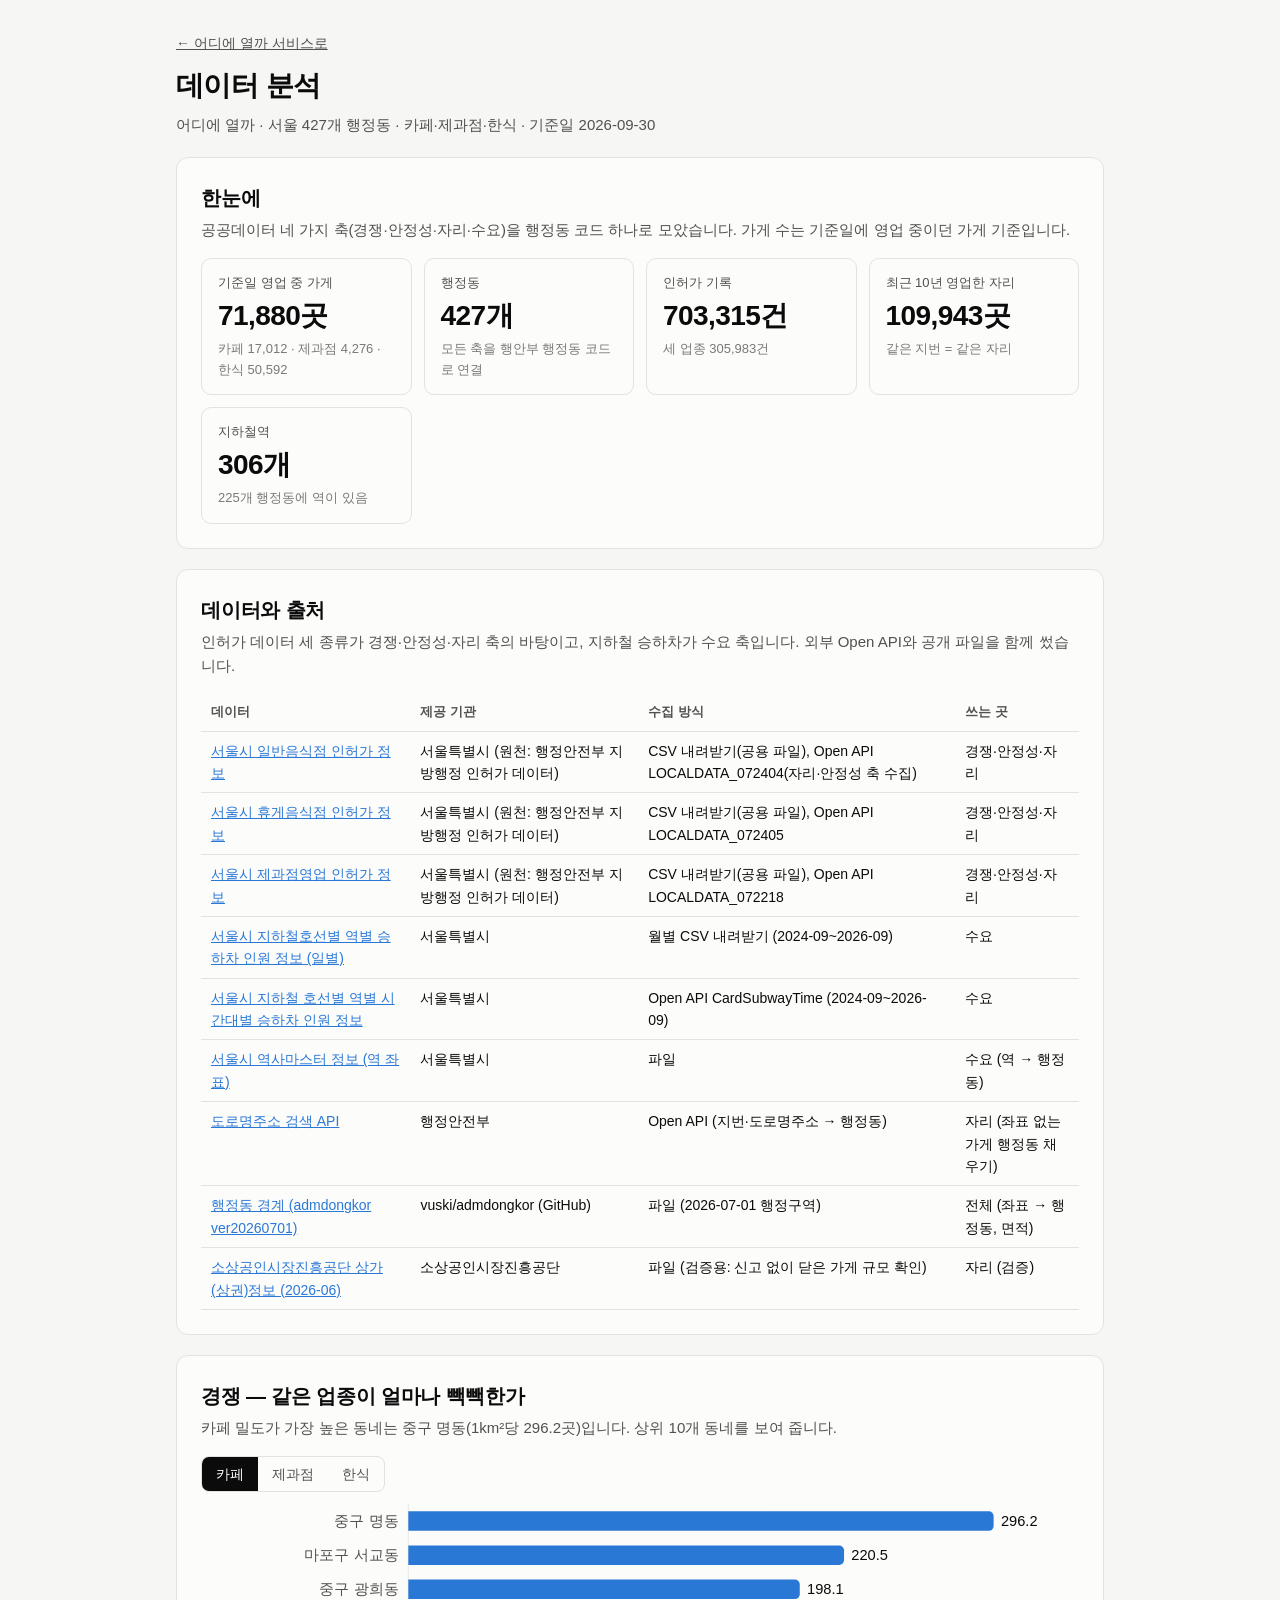
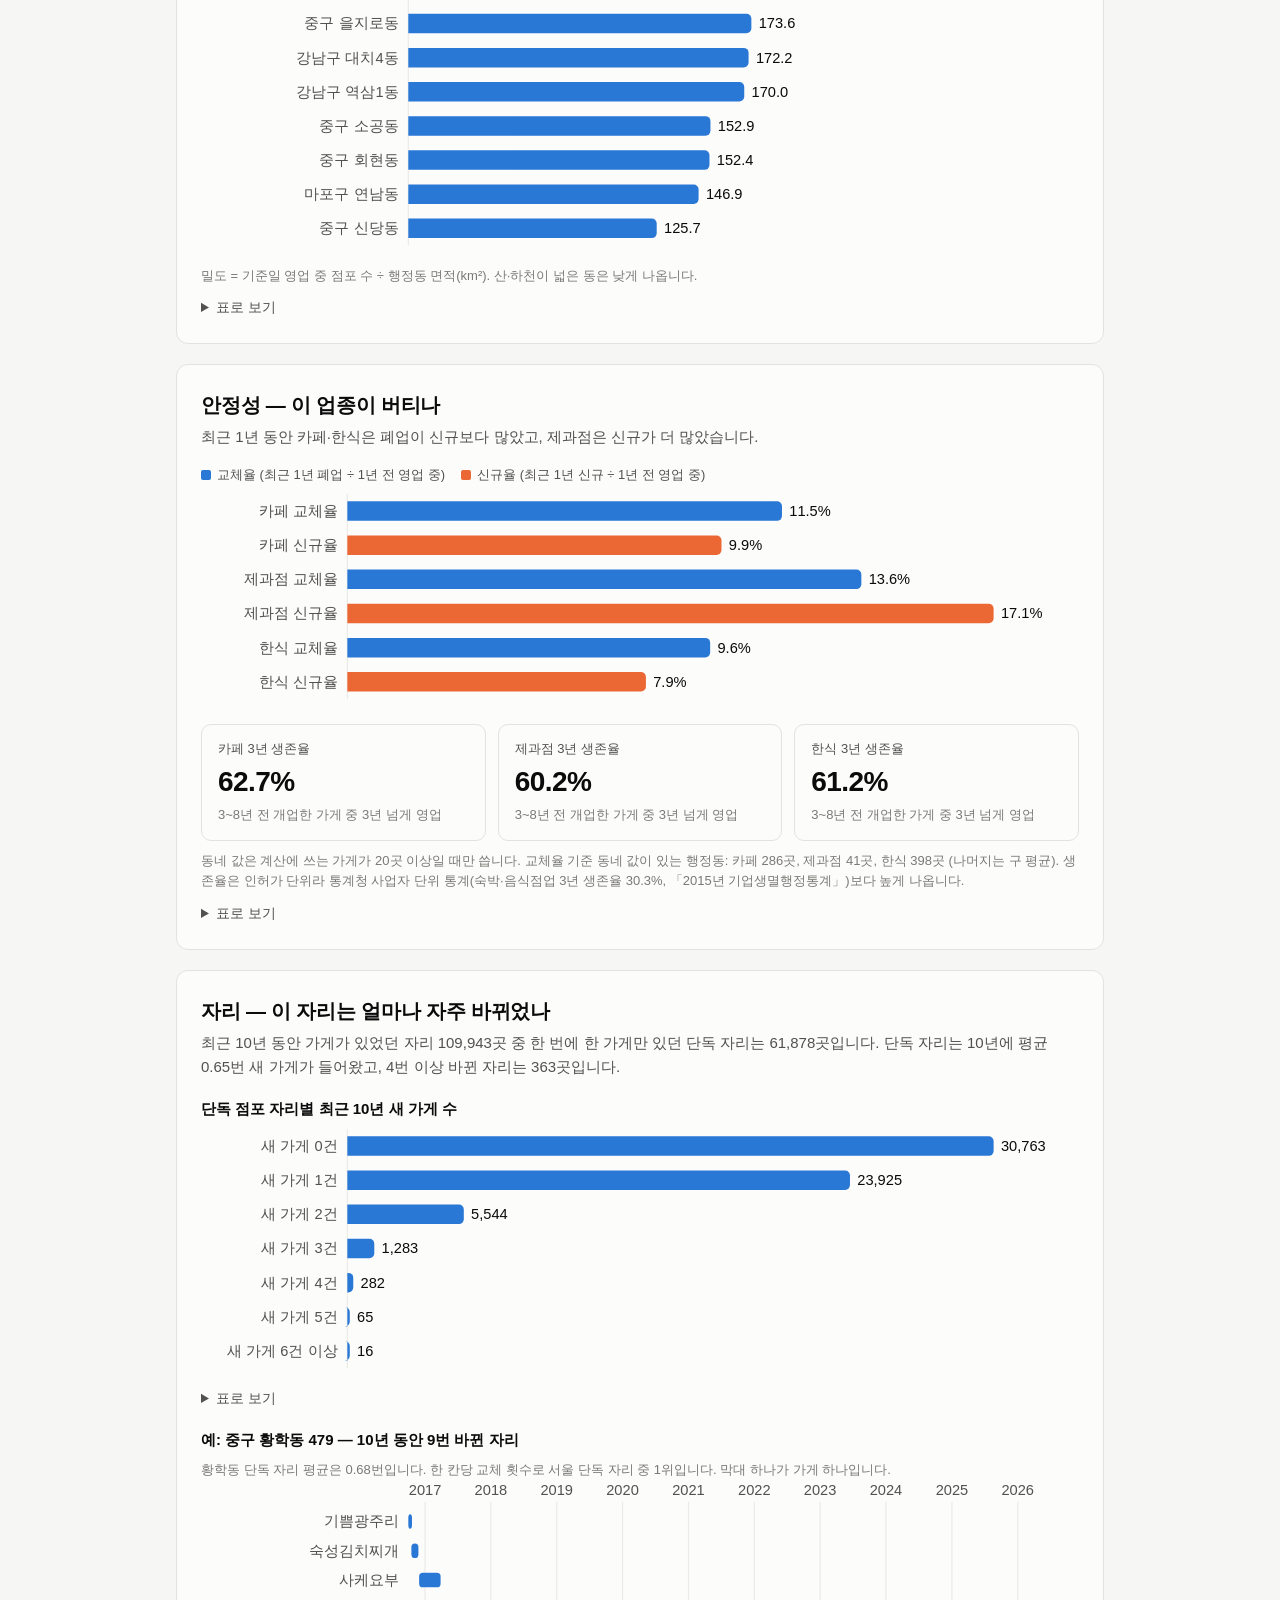
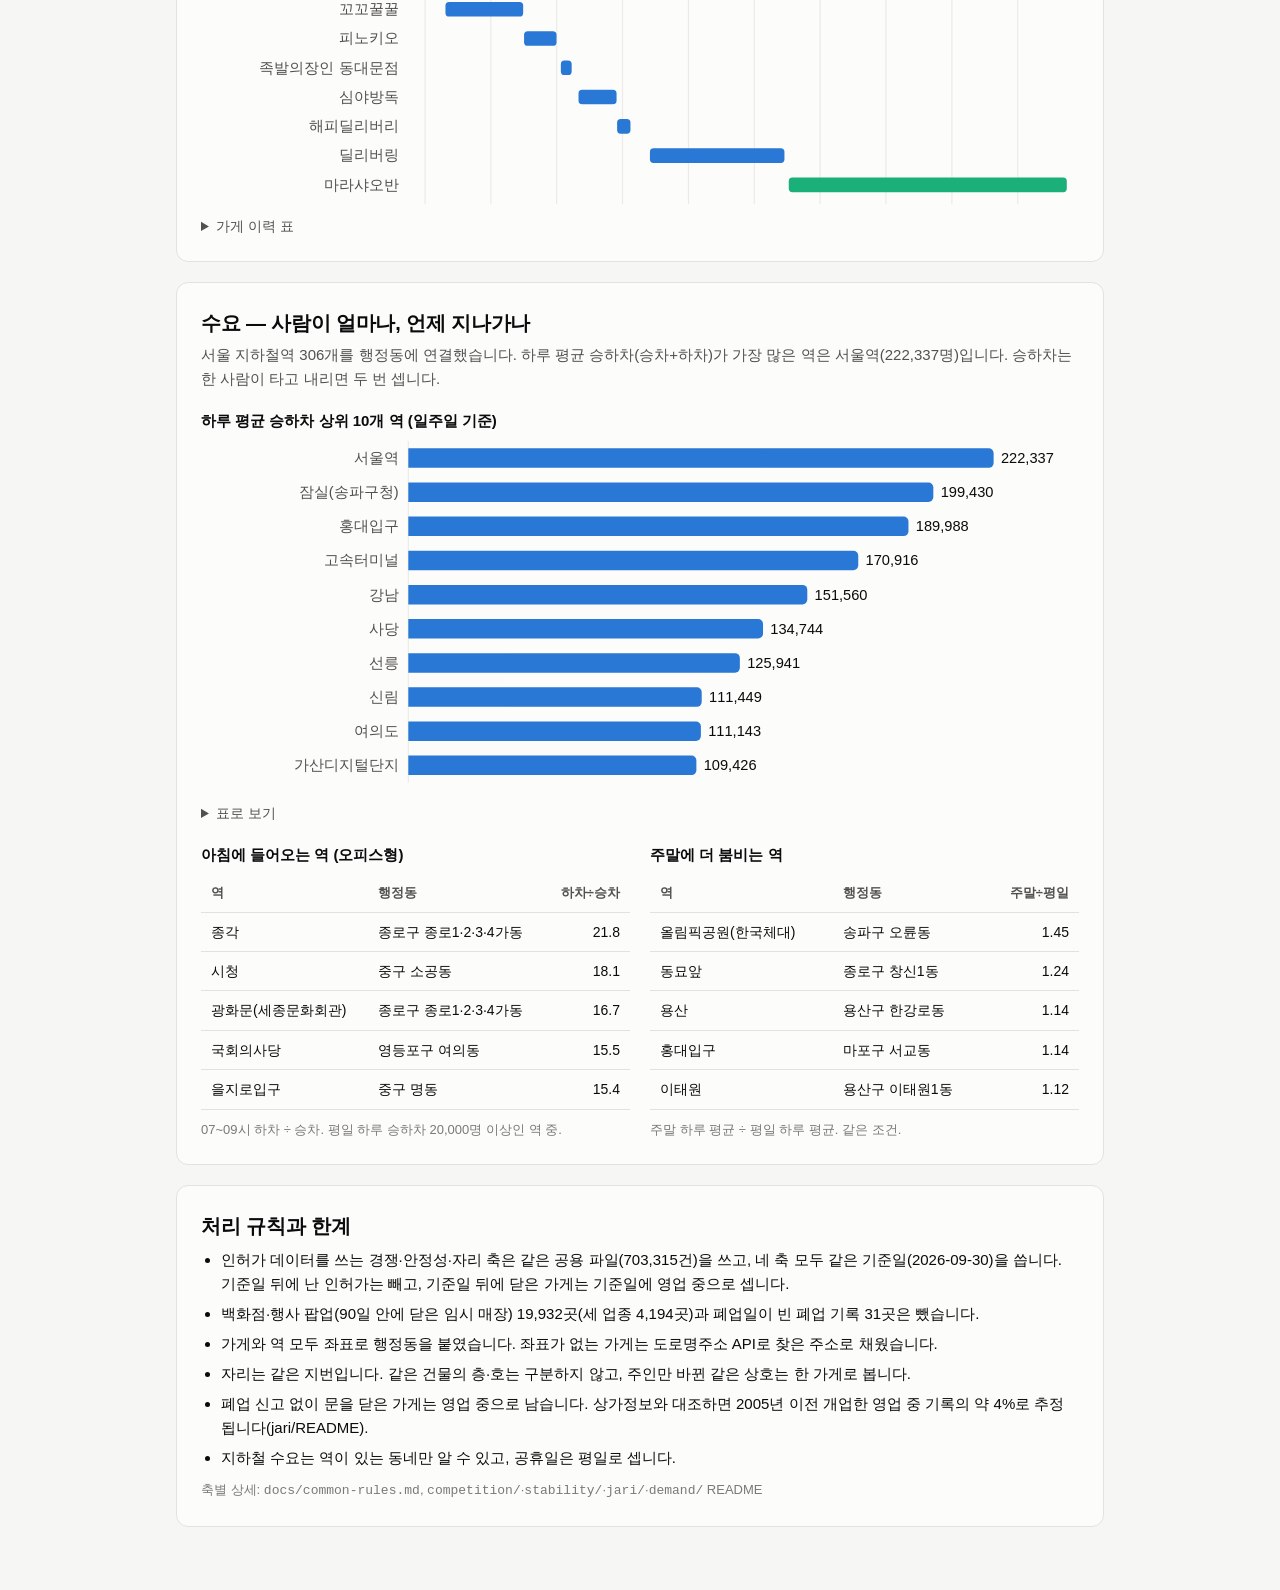
==== frontend-html/analysis/index.html @ dae2f3fe "데이터 분석 페이지를 서비스 화면에 붙임 (frontend-html/analysis) - 과제 필수 페이지: 수집한 데이터 설명과 기초 분석 (경쟁·안정성·자리·수요, 출처, 처리" ====
<!doctype html>
<html lang="ko">
<head>
<meta charset="utf-8">
<meta name="viewport" content="width=device-width, initial-scale=1">
<title>어디에 열까 · 데이터 분석</title>
<style>
:root {
  color-scheme: light;
  --surface-0: #f6f6f4; --surface-1: #fcfcfb; --border: #e3e2de; --grid: #ecebe7;
  --text-primary: #0b0b0b; --text-secondary: #52514e; --text-muted: #7a7974;
  --series-1: #2a78d6; --series-2: #eb6834; --series-3: #1baf7a;
  --accent: #2a78d6;
}
@media (prefers-color-scheme: dark) {
  :root:where(:not([data-theme="light"])) {
    color-scheme: dark;
    --surface-0: #121211; --surface-1: #1a1a19; --border: #33322f; --grid: #2a2a28;
    --text-primary: #f0efec; --text-secondary: #c3c2b7; --text-muted: #8f8e86;
    --series-1: #3987e5; --series-2: #d95926; --series-3: #199e70; --accent: #3987e5;
  }
}
:root[data-theme="dark"] {
  color-scheme: dark;
  --surface-0: #121211; --surface-1: #1a1a19; --border: #33322f; --grid: #2a2a28;
  --text-primary: #f0efec; --text-secondary: #c3c2b7; --text-muted: #8f8e86;
  --series-1: #3987e5; --series-2: #d95926; --series-3: #199e70; --accent: #3987e5;
}
* { box-sizing: border-box; }
body { margin: 0; background: var(--surface-0); color: var(--text-primary);
  font: 15px/1.6 -apple-system, BlinkMacSystemFont, "Apple SD Gothic Neo", "Noto Sans KR", "Malgun Gothic", sans-serif; }
main { max-width: 960px; margin: 0 auto; padding: 32px 16px 64px; }
header h1 { font-size: 28px; margin: 0 0 4px; letter-spacing: -0.02em; }
header p { margin: 0; color: var(--text-secondary); }
header p.back { margin: 0 0 10px; font-size: 14px; }
header p.back a { color: var(--text-secondary); }
section { background: var(--surface-1); border: 1px solid var(--border); border-radius: 12px; padding: 24px; margin-top: 20px; }
section h2 { font-size: 20px; margin: 0 0 4px; letter-spacing: -0.01em; }
.lead { margin: 0 0 16px; color: var(--text-secondary); }
.note { font-size: 13px; color: var(--text-muted); margin: 10px 0 0; }
.tiles { display: grid; grid-template-columns: repeat(auto-fit, minmax(190px, 1fr)); gap: 12px; }
.tile { border: 1px solid var(--border); border-radius: 10px; padding: 14px 16px; }
.tile .k { font-size: 13px; color: var(--text-secondary); }
.tile .v { font-size: 28px; font-weight: 700; letter-spacing: -0.02em; font-variant-numeric: tabular-nums; }
.tile .s { font-size: 13px; color: var(--text-muted); }
table { width: 100%; border-collapse: collapse; font-size: 14px; }
th, td { text-align: left; padding: 8px 10px; border-bottom: 1px solid var(--border); vertical-align: top; }
th { color: var(--text-secondary); font-weight: 600; font-size: 13px; }
td.num, th.num { text-align: right; font-variant-numeric: tabular-nums; }
a { color: var(--accent); }
.scroll { overflow-x: auto; }
.scroll table { min-width: 560px; }
#source-table { min-width: 760px; }
.seg { display: inline-flex; border: 1px solid var(--border); border-radius: 8px; overflow: hidden; margin-bottom: 12px; }
.seg button { font: inherit; font-size: 14px; border: 0; background: transparent; color: var(--text-secondary); padding: 6px 14px; cursor: pointer; }
.seg button[aria-pressed="true"] { background: var(--text-primary); color: var(--surface-1); }
.swatch { display: inline-block; width: 10px; height: 10px; border-radius: 2px; margin-right: 6px; vertical-align: -1px; }
.legend { display: flex; gap: 16px; font-size: 13px; color: var(--text-secondary); margin-bottom: 8px; flex-wrap: wrap; }
svg { display: block; width: 100%; height: auto; overflow: visible; }
svg text { fill: var(--text-secondary); font-size: 12px; }
svg .val { fill: var(--text-primary); font-variant-numeric: tabular-nums; }
svg .axis { stroke: var(--grid); }
.tip { position: fixed; pointer-events: none; background: var(--text-primary); color: var(--surface-1); font-size: 13px;
  padding: 6px 10px; border-radius: 6px; opacity: 0; transition: opacity .1s; z-index: 10; white-space: nowrap; }
details { margin-top: 10px; font-size: 14px; }
summary { cursor: pointer; color: var(--text-secondary); }
.two { display: grid; grid-template-columns: repeat(auto-fit, minmax(280px, 1fr)); gap: 20px; }
h3 { font-size: 15px; margin: 18px 0 8px; }
ul.rules { margin: 0; padding-left: 20px; }
ul.rules li { margin: 6px 0; }
</style>
</head>
<body>
<main>
  <header>
    <p class="back"><a href="../">← 어디에 열까 서비스로</a></p>
    <h1>데이터 분석</h1>
    <p>어디에 열까 · 서울 427개 행정동 · 카페·제과점·한식 · 기준일 <span data-v="base_date"></span></p>
  </header>

  <section id="overview">
    <h2>한눈에</h2>
    <p class="lead">공공데이터 네 가지 축(경쟁·안정성·자리·수요)을 행정동 코드 하나로 모았습니다. 가게 수는 기준일에 영업 중이던 가게 기준입니다.</p>
    <div class="tiles" id="tiles"></div>
  </section>

  <section id="sources">
    <h2>데이터와 출처</h2>
    <p class="lead">인허가 데이터 세 종류가 경쟁·안정성·자리 축의 바탕이고, 지하철 승하차가 수요 축입니다. 외부 Open API와 공개 파일을 함께 썼습니다.</p>
    <div class="scroll"><table id="source-table"></table></div>
  </section>

  <section id="competition">
    <h2>경쟁 — 같은 업종이 얼마나 빽빽한가</h2>
    <p class="lead" id="comp-lead"></p>
    <div class="seg" role="group" aria-label="업종" id="comp-seg"></div>
    <div id="comp-chart"></div>
    <p class="note">밀도 = 기준일 영업 중 점포 수 ÷ 행정동 면적(km²). 산·하천이 넓은 동은 낮게 나옵니다.</p>
    <details><summary>표로 보기</summary><div class="scroll"><table id="comp-table"></table></div></details>
  </section>

  <section id="stability">
    <h2>안정성 — 이 업종이 버티나</h2>
    <p class="lead" id="stab-lead"></p>
    <div class="legend"><span><i class="swatch" style="background:var(--series-1)"></i>교체율 (최근 1년 폐업 ÷ 1년 전 영업 중)</span><span><i class="swatch" style="background:var(--series-2)"></i>신규율 (최근 1년 신규 ÷ 1년 전 영업 중)</span></div>
    <div id="stab-chart"></div>
    <div class="tiles" id="stab-tiles" style="margin-top:16px"></div>
    <p class="note" id="stab-note"></p>
    <details><summary>표로 보기</summary><div class="scroll"><table id="stab-table"></table></div></details>
  </section>

  <section id="jari">
    <h2>자리 — 이 자리는 얼마나 자주 바뀌었나</h2>
    <p class="lead" id="jari-lead"></p>
    <h3>단독 점포 자리별 최근 10년 새 가게 수</h3>
    <div id="jari-chart"></div>
    <details><summary>표로 보기</summary><div class="scroll"><table id="jari-table"></table></div></details>
    <h3 id="demo-title"></h3>
    <p class="note" id="demo-note" style="margin-top:0"></p>
    <div id="demo-chart"></div>
    <details><summary>가게 이력 표</summary><div class="scroll"><table id="demo-table"></table></div></details>
  </section>

  <section id="demand">
    <h2>수요 — 사람이 얼마나, 언제 지나가나</h2>
    <p class="lead" id="dem-lead"></p>
    <h3>하루 평균 승하차 상위 10개 역 (일주일 기준)</h3>
    <div id="dem-chart"></div>
    <details><summary>표로 보기</summary><div class="scroll"><table id="dem-table"></table></div></details>
    <div class="two">
      <div><h3>아침에 들어오는 역 (오피스형)</h3><table id="dem-office"></table><p class="note">07~09시 하차 ÷ 승차. 평일 하루 승하차 <span data-v="min_weekday"></span>명 이상인 역 중.</p></div>
      <div><h3>주말에 더 붐비는 역</h3><table id="dem-weekend"></table><p class="note">주말 하루 평균 ÷ 평일 하루 평균. 같은 조건.</p></div>
    </div>
  </section>

  <section id="rules">
    <h2>처리 규칙과 한계</h2>
    <ul class="rules" id="rules-list"></ul>
    <p class="note">축별 상세: <code>docs/common-rules.md</code>, <code>competition/</code>·<code>stability/</code>·<code>jari/</code>·<code>demand/</code> README</p>
  </section>
</main>
<div class="tip" id="tip"></div>

<script src="data.js"></script>
<script>
const D = window.ANALYSIS;
const CATS = ["카페", "제과점", "한식"];
const fmt = n => n == null ? "–" : Number(n).toLocaleString("ko-KR");
const $ = id => document.getElementById(id);
const esc = s => String(s).replace(/[&<>"]/g, c => ({ "&": "&amp;", "<": "&lt;", ">": "&gt;", '"': "&quot;" }[c]));
const SVGNS = "http://www.w3.org/2000/svg";
const el = (tag, attrs = {}, text) => { const e = document.createElementNS(SVGNS, tag); for (const k in attrs) e.setAttribute(k, attrs[k]); if (text != null) e.textContent = text; return e; };

// 툴팁
const tip = $("tip");
function hover(node, html) {
  node.addEventListener("pointermove", e => { tip.innerHTML = html; tip.style.opacity = 1; tip.style.left = (e.clientX + 12) + "px"; tip.style.top = (e.clientY + 12) + "px"; });
  node.addEventListener("pointerleave", () => { tip.style.opacity = 0; });
}
function table(id, head, rows, numCols = []) {
  $(id).innerHTML = "<thead><tr>" + head.map((h, i) => `<th${numCols.includes(i) ? ' class="num"' : ""}>${h}</th>`).join("") + "</tr></thead><tbody>" +
    rows.map(r => "<tr>" + r.map((c, i) => `<td${numCols.includes(i) ? ' class="num"' : ""}>${c}</td>`).join("") + "</tr>").join("") + "</tbody>";
}

// 가로 막대: rows = [{label, value, color, tip, valueText}]
function hbar(container, rows, { labelW = 170, max = null } = {}) {
  const W = 720, rowH = 28, barH = 16, pad = 8, valW = 70;
  const H = rows.length * rowH + pad;
  const m = max ?? Math.max(...rows.map(r => r.value));
  const plotW = W - labelW - valW;
  const svg = el("svg", { viewBox: `0 0 ${W} ${H}`, role: "img" });
  svg.appendChild(el("line", { x1: labelW, x2: labelW, y1: 0, y2: H - pad, class: "axis" }));
  rows.forEach((r, i) => {
    const y = i * rowH + (rowH - barH) / 2;
    const w = Math.max(2, (r.value / m) * plotW);
    const g = el("g");
    g.appendChild(el("text", { x: labelW - 8, y: y + barH / 2 + 4, "text-anchor": "end" }, r.label));
    g.appendChild(el("path", { d: `M${labelW},${y} h${w - 4} a4,4 0 0 1 4,4 v${barH - 8} a4,4 0 0 1 -4,4 h${-(w - 4)} z`, fill: r.color }));
    g.appendChild(el("text", { x: labelW + w + 6, y: y + barH / 2 + 4, class: "val" }, r.valueText ?? fmt(r.value)));
    const hit = el("rect", { x: 0, y: i * rowH, width: W, height: rowH, fill: "transparent" });
    g.appendChild(hit); hover(hit, r.tip);
    svg.appendChild(g);
  });
  container.innerHTML = ""; container.appendChild(svg);
}

// ---------------------------------------------------------------- 한눈에
const O = D.overview;
document.querySelectorAll('[data-v="base_date"]').forEach(e => e.textContent = O.base_date);
document.querySelectorAll('[data-v="min_weekday"]').forEach(e => e.textContent = fmt(D.demand.min_weekday_for_types));
$("tiles").innerHTML = [
  ["기준일 영업 중 가게", fmt(O.open_total) + "곳", CATS.map(k => `${k} ${fmt(O.open_by_category[k])}`).join(" · ")],
  ["행정동", fmt(O.dongs) + "개", "모든 축을 행안부 행정동 코드로 연결"],
  ["인허가 기록", fmt(O.permits_total) + "건", `세 업종 ${fmt(O.permits_in_categories)}건`],
  ["최근 10년 영업한 자리", fmt(O.sites_10y) + "곳", "같은 지번 = 같은 자리"],
  ["지하철역", fmt(O.stations) + "개", `${fmt(D.demand.dongs_with_station)}개 행정동에 역이 있음`],
].map(([k, v, s]) => `<div class="tile"><div class="k">${k}</div><div class="v">${v}</div><div class="s">${s}</div></div>`).join("");

// ---------------------------------------------------------------- 출처
table("source-table", ["데이터", "제공 기관", "수집 방식", "쓰는 곳"],
  D.sources.map(s => [`<a href="${esc(s.url)}" target="_blank" rel="noopener">${esc(s.name)}</a>`, esc(s.org), esc(s.method), esc(s.axes)]));

// ---------------------------------------------------------------- 경쟁
let compCat = "카페";
function drawComp() {
  const rows = D.competition[compCat];
  $("comp-lead").textContent = `${compCat} 밀도가 가장 높은 동네는 ${rows[0].dong}(1km²당 ${rows[0].density}곳)입니다. 상위 10개 동네를 보여 줍니다.`;
  hbar($("comp-chart"), rows.map(r => ({ label: r.dong, value: r.density, color: "var(--series-1)", valueText: r.density.toFixed(1),
    tip: `${esc(r.dong)}<br>${compCat} ${fmt(r.count)}곳 · 1km²당 ${r.density}곳` })));
  table("comp-table", ["동네", "점포 수", "밀도(개/km²)"], rows.map(r => [esc(r.dong), fmt(r.count), r.density.toFixed(1)]), [1, 2]);
  document.querySelectorAll("#comp-seg button").forEach(b => b.setAttribute("aria-pressed", b.dataset.cat === compCat));
}
$("comp-seg").innerHTML = CATS.map(k => `<button type="button" data-cat="${k}">${k}</button>`).join("");
$("comp-seg").addEventListener("click", e => { if (e.target.dataset.cat) { compCat = e.target.dataset.cat; drawComp(); } });
drawComp();

// ---------------------------------------------------------------- 안정성
const S = D.stability;
const shrinking = S.filter(s => s.closed_1y > s.new_1y).map(s => s.category);
const growing = S.filter(s => s.new_1y > s.closed_1y).map(s => s.category);
$("stab-lead").textContent = `최근 1년 동안 ${shrinking.join("·")}은 폐업이 신규보다 많았고` + (growing.length ? `, ${growing.join("·")}은 신규가 더 많았습니다.` : ".");
(function () {
  const rows = [];
  S.forEach(s => {
    rows.push({ label: `${s.category} 교체율`, value: s.turnover, color: "var(--series-1)", valueText: s.turnover + "%",
      tip: `${s.category} 교체율 ${s.turnover}%<br>최근 1년 폐업 ${fmt(s.closed_1y)}곳` });
    rows.push({ label: `${s.category} 신규율`, value: s.new_rate, color: "var(--series-2)", valueText: s.new_rate + "%",
      tip: `${s.category} 신규율 ${s.new_rate}%<br>최근 1년 신규 ${fmt(s.new_1y)}곳` });
  });
  hbar($("stab-chart"), rows, { labelW: 120 });
})();
$("stab-tiles").innerHTML = S.map(s => `<div class="tile"><div class="k">${s.category} 3년 생존율</div><div class="v">${s.survival_3y}%</div><div class="s">3~8년 전 개업한 가게 중 3년 넘게 영업</div></div>`).join("");
const share = D.stability_dong_share;
$("stab-note").textContent = `동네 값은 계산에 쓰는 가게가 20곳 이상일 때만 씁니다. 교체율 기준 동네 값이 있는 행정동: ` +
  CATS.map(k => `${k} ${share[k].turnover_dong}곳`).join(", ") + ` (나머지는 구 평균). 생존율은 인허가 단위라 통계청 사업자 단위 통계(숙박·음식점업 3년 생존율 30.3%, 「2015년 기업생멸행정통계」)보다 높게 나옵니다.`;
table("stab-table", ["업종", "기준일 영업 중", "최근 1년 폐업", "최근 1년 신규", "교체율", "신규율", "3년 생존율"],
  S.map(s => [s.category, fmt(s.open), fmt(s.closed_1y), fmt(s.new_1y), s.turnover + "%", s.new_rate + "%", s.survival_3y + "%"]), [1, 2, 3, 4, 5, 6]);

// ---------------------------------------------------------------- 자리
const J = D.jari;
$("jari-lead").textContent = `최근 10년 동안 가게가 있었던 자리 ${fmt(J.sites_10y)}곳 중 한 번에 한 가게만 있던 단독 자리는 ${fmt(J.single_sites)}곳입니다. ` +
  `단독 자리는 10년에 평균 ${J.single_avg}번 새 가게가 들어왔고, 4번 이상 바뀐 자리는 ${fmt(J.single_4plus)}곳입니다.`;
hbar($("jari-chart"), J.distribution.map(d => ({ label: `새 가게 ${d.label}`, value: d.sites, color: "var(--series-1)",
  tip: `10년 동안 새 가게 ${d.label}<br>${fmt(d.sites)}곳 (${(d.sites / J.single_sites * 100).toFixed(1)}%)` })), { labelW: 120 });
table("jari-table", ["10년 새 가게 수", "자리 수", "비율"], J.distribution.map(d => [d.label, fmt(d.sites), (d.sites / J.single_sites * 100).toFixed(1) + "%"]), [1, 2]);

const demo = J.demo;
$("demo-title").textContent = `예: ${demo.site} — 10년 동안 ${demo.permits_10y}번 바뀐 자리`;
const demoRank = J.top_per_slot.findIndex(t => t.site === demo.site) + 1;
$("demo-note").textContent = `${demo.dong} 단독 자리 평균은 ${demo.dong_avg_single}번입니다.` + (demoRank ? ` 한 칸당 교체 횟수로 서울 단독 자리 중 ${demoRank}위입니다.` : "") + " 막대 하나가 가게 하나입니다.";
(function () {
  const start = new Date("2016-09-30"), end = new Date(O.base_date);
  const W = 720, labelW = 170, rowH = 24, barH = 12, top = 22;
  const H = top + demo.history.length * rowH + 4;
  const x = d => labelW + (Math.max(start, Math.min(end, d)) - start) / (end - start) * (W - labelW - 10);
  const svg = el("svg", { viewBox: `0 0 ${W} ${H}`, role: "img" });
  for (let y = 2017; y <= 2026; y++) {
    const xx = x(new Date(`${y}-01-01`));
    svg.appendChild(el("line", { x1: xx, x2: xx, y1: top - 4, y2: H, class: "axis" }));
    svg.appendChild(el("text", { x: xx, y: 12, "text-anchor": "middle" }, String(y)));
  }
  demo.history.forEach((h, i) => {
    const y = top + i * rowH + (rowH - barH) / 2;
    const a = x(new Date(h.opened)), b = x(h.closed ? new Date(h.closed) : end);
    const g = el("g");
    g.appendChild(el("text", { x: labelW - 8, y: y + barH / 2 + 4, "text-anchor": "end" }, h.name));
    g.appendChild(el("rect", { x: a, y, width: Math.max(3, b - a), height: barH, rx: 3, fill: h.closed ? "var(--series-1)" : "var(--series-3)" }));
    const hit = el("rect", { x: 0, y: top + i * rowH, width: W, height: rowH, fill: "transparent" });
    g.appendChild(hit);
    hover(hit, `${esc(h.name)} (${esc(h.uptae)})<br>${h.opened} ~ ${h.closed || "영업 중"} · ${h.months}개월`);
    svg.appendChild(g);
  });
  $("demo-chart").innerHTML = ""; $("demo-chart").appendChild(svg);
})();
table("demo-table", ["가게", "업태", "개업", "폐업", "영업 개월"],
  demo.history.map(h => [esc(h.name), esc(h.uptae), h.opened, h.closed || "영업 중", fmt(h.months)]), [4]);

// ---------------------------------------------------------------- 수요
const M = D.demand;
$("dem-lead").textContent = `서울 지하철역 ${fmt(M.stations)}개를 행정동에 연결했습니다. 하루 평균 승하차(승차+하차)가 가장 많은 역은 ${M.top[0].station}(${fmt(M.top[0].weekly)}명)입니다. 승하차는 한 사람이 타고 내리면 두 번 셉니다.`;
hbar($("dem-chart"), M.top.map(t => ({ label: t.station, value: t.weekly, color: "var(--series-1)",
  tip: `${esc(t.station)} (${esc(t.where)})<br>평일 ${fmt(t.weekday)} · 주말 ${fmt(t.weekend)}` })));
table("dem-table", ["역", "행정동", "일주일 기준", "평일", "주말"], M.top.map(t => [esc(t.station), esc(t.where), fmt(t.weekly), fmt(t.weekday), fmt(t.weekend)]), [2, 3, 4]);
table("dem-office", ["역", "행정동", "하차÷승차"], M.office.map(t => [esc(t.station), esc(t.where), t.ratio]), [2]);
table("dem-weekend", ["역", "행정동", "주말÷평일"], M.weekend.map(t => [esc(t.station), esc(t.where), t.ratio]), [2]);

// ---------------------------------------------------------------- 규칙과 한계
$("rules-list").innerHTML = [
  `인허가 데이터를 쓰는 경쟁·안정성·자리 축은 같은 공용 파일(${fmt(O.permits_total)}건)을 쓰고, 네 축 모두 같은 기준일(${O.base_date})을 씁니다. 기준일 뒤에 난 인허가는 빼고, 기준일 뒤에 닫은 가게는 기준일에 영업 중으로 셉니다.`,
  `백화점·행사 팝업(90일 안에 닫은 임시 매장) ${fmt(O.popups_removed)}곳(세 업종 ${fmt(O.popups_removed_in_categories)}곳)과 폐업일이 빈 폐업 기록 ${fmt(O.close_date_missing)}곳은 뺐습니다.`,
  "가게와 역 모두 좌표로 행정동을 붙였습니다. 좌표가 없는 가게는 도로명주소 API로 찾은 주소로 채웠습니다.",
  "자리는 같은 지번입니다. 같은 건물의 층·호는 구분하지 않고, 주인만 바뀐 같은 상호는 한 가게로 봅니다.",
  "폐업 신고 없이 문을 닫은 가게는 영업 중으로 남습니다. 상가정보와 대조하면 2005년 이전 개업한 영업 중 기록의 약 4%로 추정됩니다(jari/README).",
  "지하철 수요는 역이 있는 동네만 알 수 있고, 공휴일은 평일로 셉니다.",
].map(t => `<li>${esc(t)}</li>`).join("");
</script>
</body>
</html>
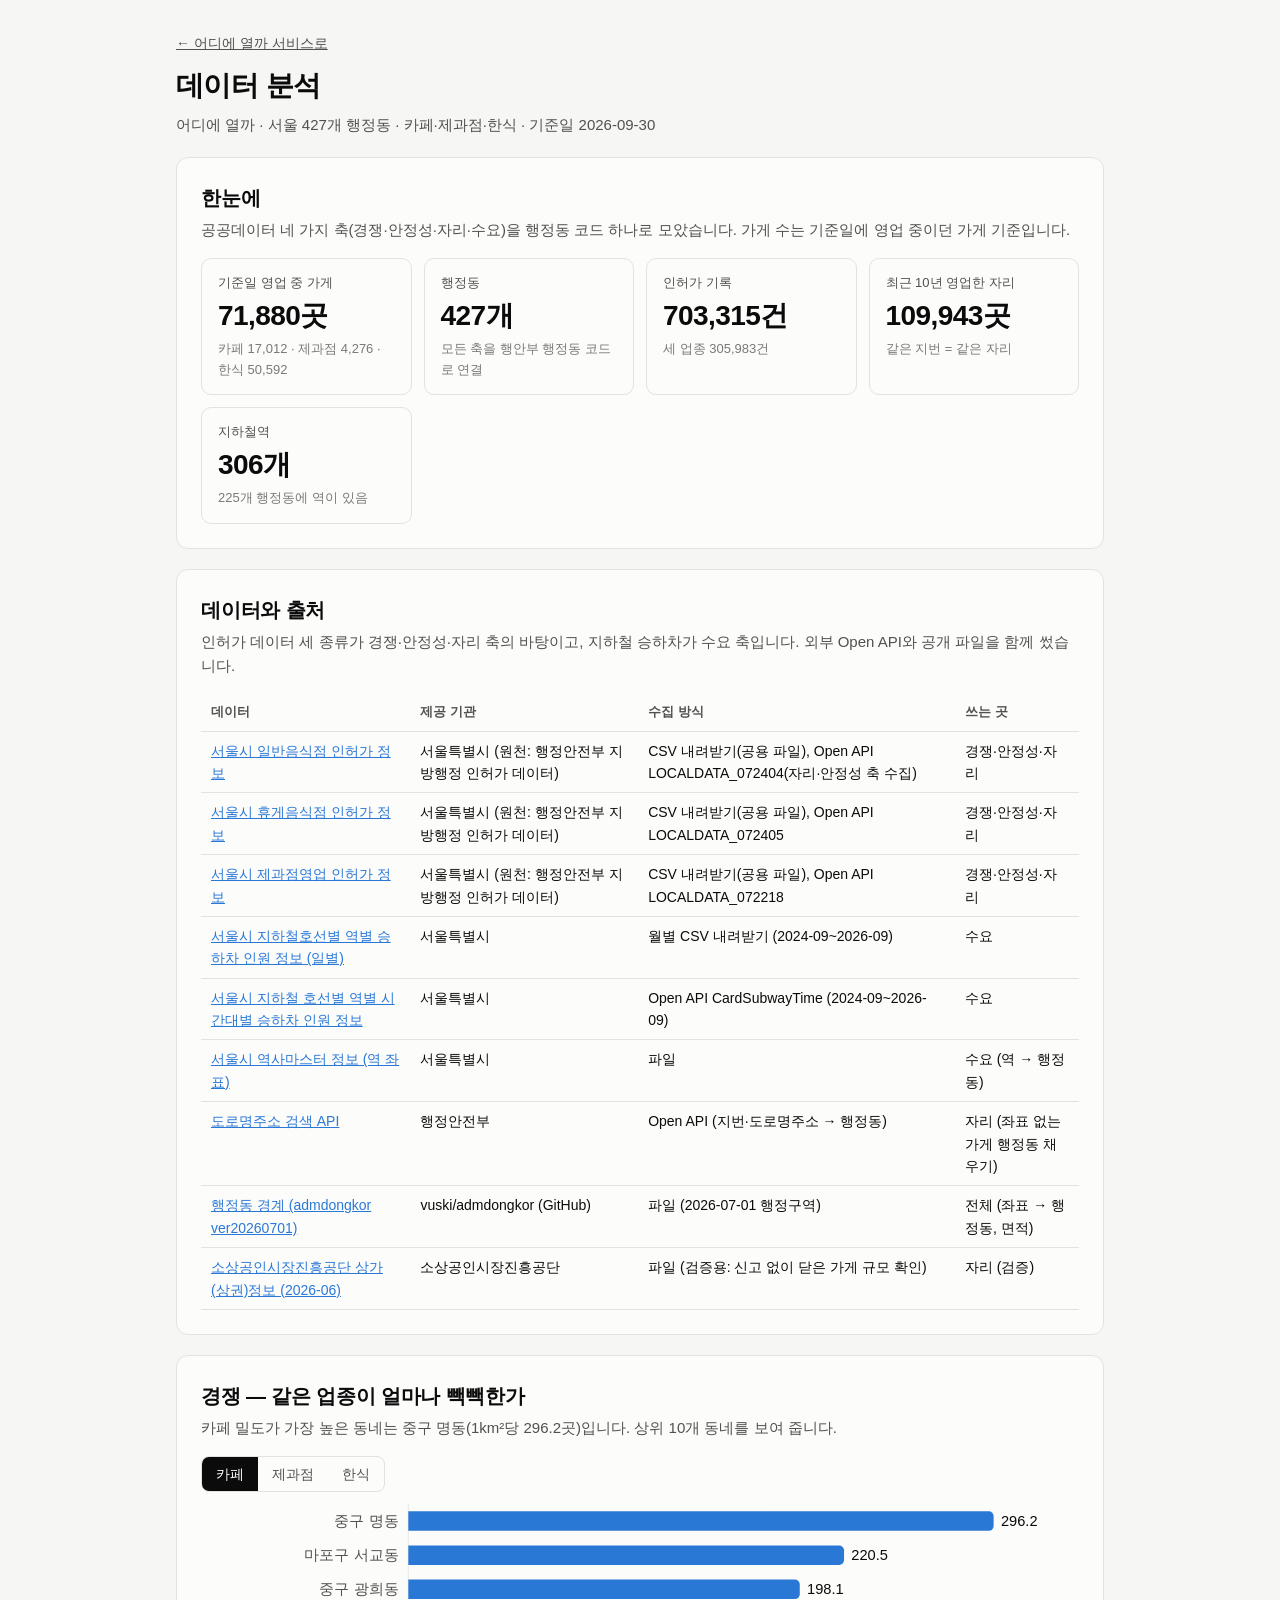
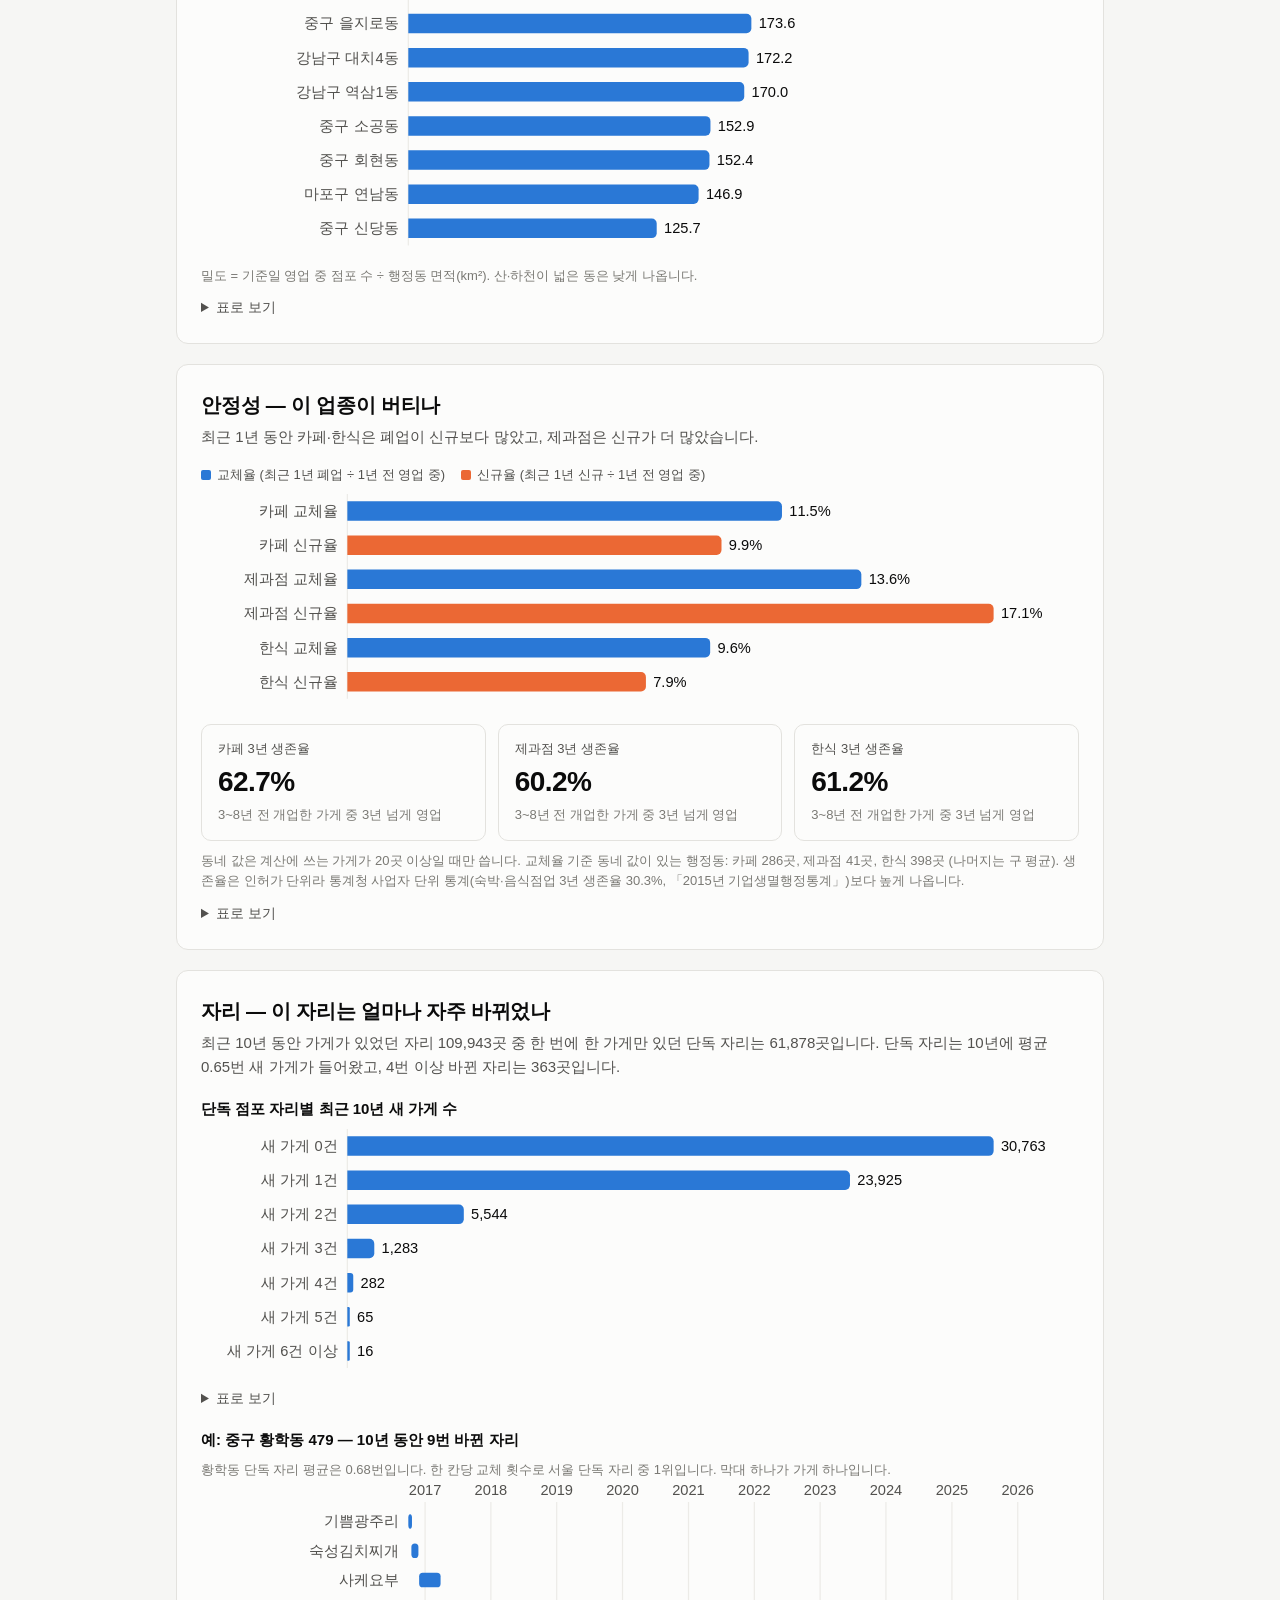
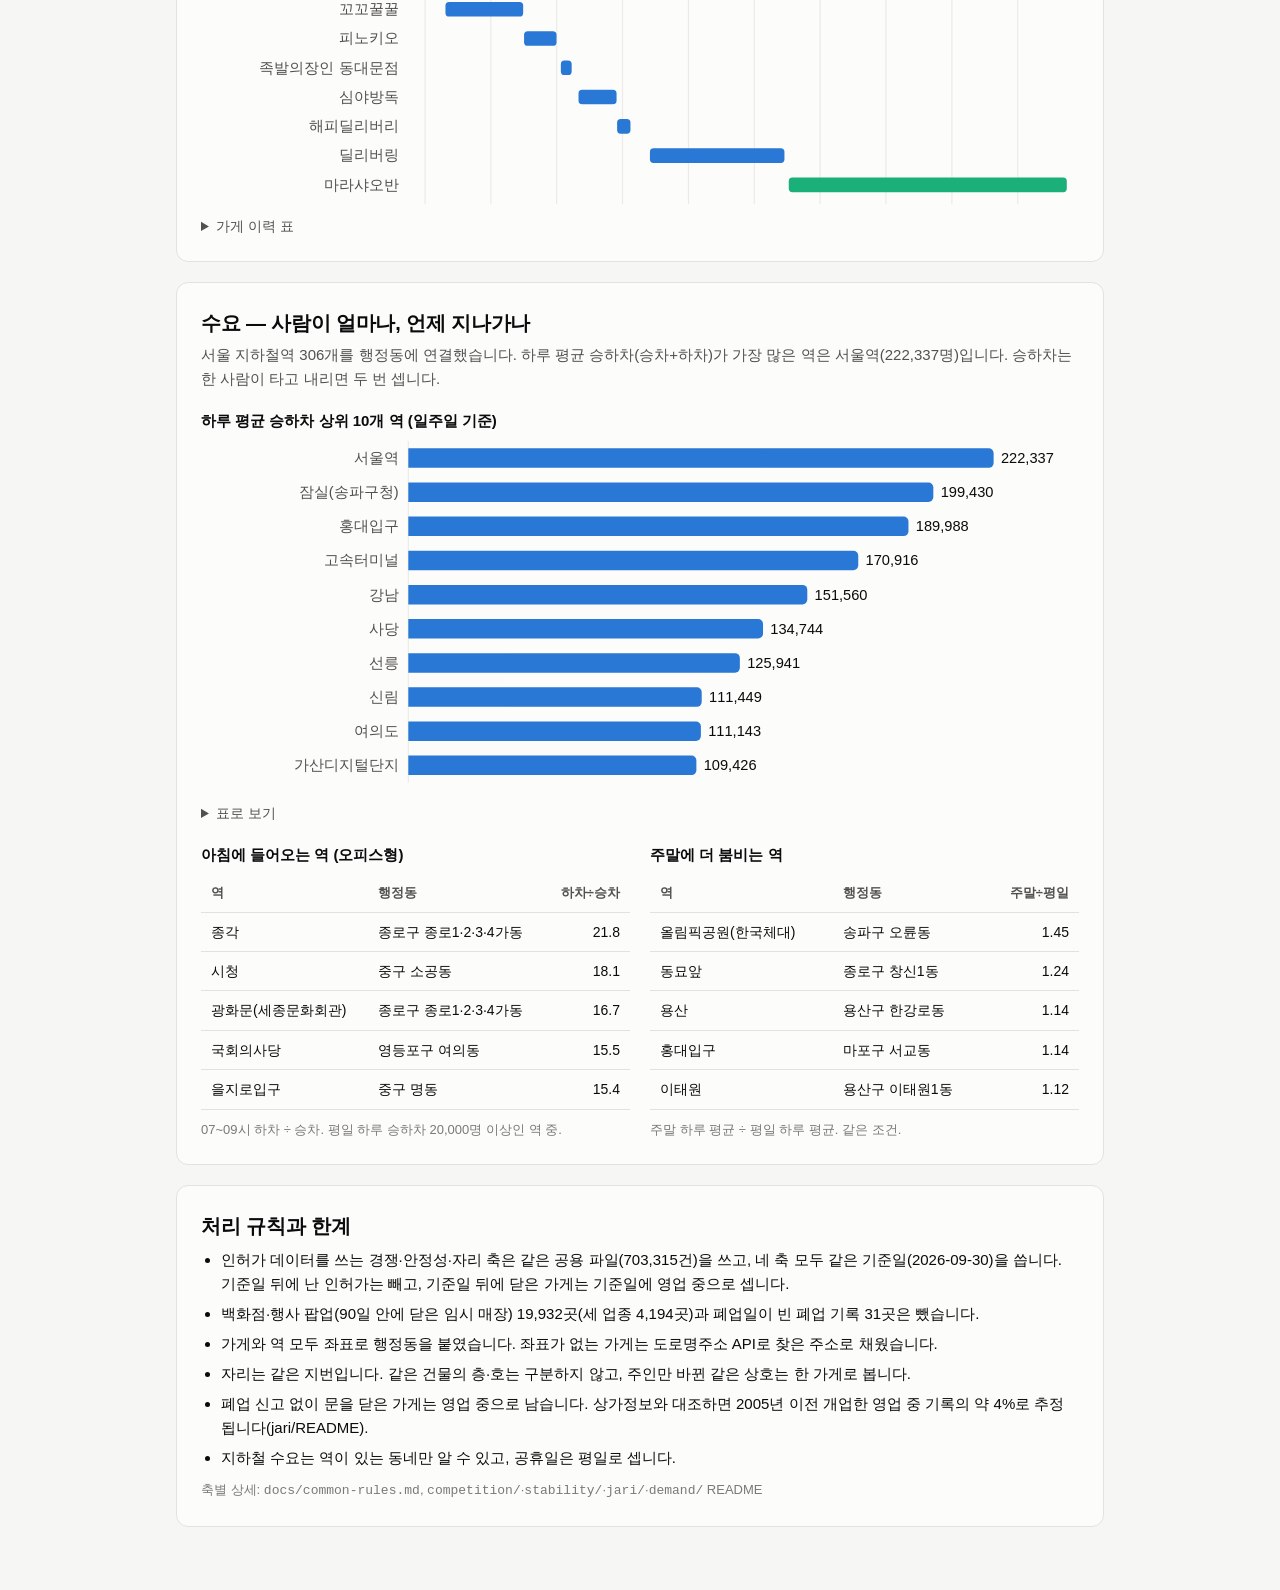
==== commit 0fb2811b: "분석 페이지 리뷰 반영: 짧은 막대 모양, 링크, 문장 조사, 하드코딩 숫자 - 아주 짧은 막대(자리 분포 5건·6건 이상)가 뒤집혀 그려지던 것 수정, 값이 없으면 '자료 없음'" ====
--- a/frontend-html/analysis/index.html
+++ b/frontend-html/analysis/index.html
@@ -73,9 +73,9 @@
 <body>
 <main>
   <header>
-    <p class="back"><a href="../">← 어디에 열까 서비스로</a></p>
+    <p class="back"><a href="../index.html">← 어디에 열까 서비스로</a></p>
     <h1>데이터 분석</h1>
-    <p>어디에 열까 · 서울 427개 행정동 · 카페·제과점·한식 · 기준일 <span data-v="base_date"></span></p>
+    <p>어디에 열까 · 서울 <span data-v="dongs"></span>개 행정동 · 카페·제과점·한식 · 기준일 <span data-v="base_date"></span></p>
   </header>
 
   <section id="overview">
@@ -172,11 +172,13 @@
   svg.appendChild(el("line", { x1: labelW, x2: labelW, y1: 0, y2: H - pad, class: "axis" }));
   rows.forEach((r, i) => {
     const y = i * rowH + (rowH - barH) / 2;
-    const w = Math.max(2, (r.value / m) * plotW);
+    const has = r.value != null && !Number.isNaN(r.value);
+    const w = has ? Math.max(2, (r.value / m) * plotW) : 0;
+    const rad = Math.min(4, w / 2);
     const g = el("g");
     g.appendChild(el("text", { x: labelW - 8, y: y + barH / 2 + 4, "text-anchor": "end" }, r.label));
-    g.appendChild(el("path", { d: `M${labelW},${y} h${w - 4} a4,4 0 0 1 4,4 v${barH - 8} a4,4 0 0 1 -4,4 h${-(w - 4)} z`, fill: r.color }));
-    g.appendChild(el("text", { x: labelW + w + 6, y: y + barH / 2 + 4, class: "val" }, r.valueText ?? fmt(r.value)));
+    if (has) g.appendChild(el("path", { d: `M${labelW},${y} h${w - rad} a${rad},${rad} 0 0 1 ${rad},${rad} v${barH - 2 * rad} a${rad},${rad} 0 0 1 ${-rad},${rad} h${-(w - rad)} z`, fill: r.color }));
+    g.appendChild(el("text", { x: labelW + w + 6, y: y + barH / 2 + 4, class: "val" }, has ? (r.valueText ?? fmt(r.value)) : "자료 없음"));
     const hit = el("rect", { x: 0, y: i * rowH, width: W, height: rowH, fill: "transparent" });
     g.appendChild(hit); hover(hit, r.tip);
     svg.appendChild(g);
@@ -187,6 +189,7 @@
 // ---------------------------------------------------------------- 한눈에
 const O = D.overview;
 document.querySelectorAll('[data-v="base_date"]').forEach(e => e.textContent = O.base_date);
+document.querySelectorAll('[data-v="dongs"]').forEach(e => e.textContent = fmt(O.dongs));
 document.querySelectorAll('[data-v="min_weekday"]').forEach(e => e.textContent = fmt(D.demand.min_weekday_for_types));
 $("tiles").innerHTML = [
   ["기준일 영업 중 가게", fmt(O.open_total) + "곳", CATS.map(k => `${k} ${fmt(O.open_by_category[k])}`).join(" · ")],
@@ -218,7 +221,12 @@
 const S = D.stability;
 const shrinking = S.filter(s => s.closed_1y > s.new_1y).map(s => s.category);
 const growing = S.filter(s => s.new_1y > s.closed_1y).map(s => s.category);
-$("stab-lead").textContent = `최근 1년 동안 ${shrinking.join("·")}은 폐업이 신규보다 많았고` + (growing.length ? `, ${growing.join("·")}은 신규가 더 많았습니다.` : ".");
+const eun = w => ((w.charCodeAt(w.length - 1) - 0xac00) % 28 ? "은" : "는");
+const topic = list => list.join("·") + eun(list[list.length - 1]);
+$("stab-lead").textContent = "최근 1년 동안 " + [
+  shrinking.length ? `${topic(shrinking)} 폐업이 신규보다 많았고` : "",
+  growing.length ? `${topic(growing)} 신규가 더 많았습니다` : "",
+].filter(Boolean).join(", ") + ".";
 (function () {
   const rows = [];
   S.forEach(s => {
@@ -249,12 +257,12 @@
 const demoRank = J.top_per_slot.findIndex(t => t.site === demo.site) + 1;
 $("demo-note").textContent = `${demo.dong} 단독 자리 평균은 ${demo.dong_avg_single}번입니다.` + (demoRank ? ` 한 칸당 교체 횟수로 서울 단독 자리 중 ${demoRank}위입니다.` : "") + " 막대 하나가 가게 하나입니다.";
 (function () {
-  const start = new Date("2016-09-30"), end = new Date(O.base_date);
+  const end = new Date(O.base_date), start = new Date(end); start.setFullYear(end.getFullYear() - 10);
   const W = 720, labelW = 170, rowH = 24, barH = 12, top = 22;
   const H = top + demo.history.length * rowH + 4;
   const x = d => labelW + (Math.max(start, Math.min(end, d)) - start) / (end - start) * (W - labelW - 10);
   const svg = el("svg", { viewBox: `0 0 ${W} ${H}`, role: "img" });
-  for (let y = 2017; y <= 2026; y++) {
+  for (let y = start.getFullYear() + 1; y <= end.getFullYear(); y++) {
     const xx = x(new Date(`${y}-01-01`));
     svg.appendChild(el("line", { x1: xx, x2: xx, y1: top - 4, y2: H, class: "axis" }));
     svg.appendChild(el("text", { x: xx, y: 12, "text-anchor": "middle" }, String(y)));
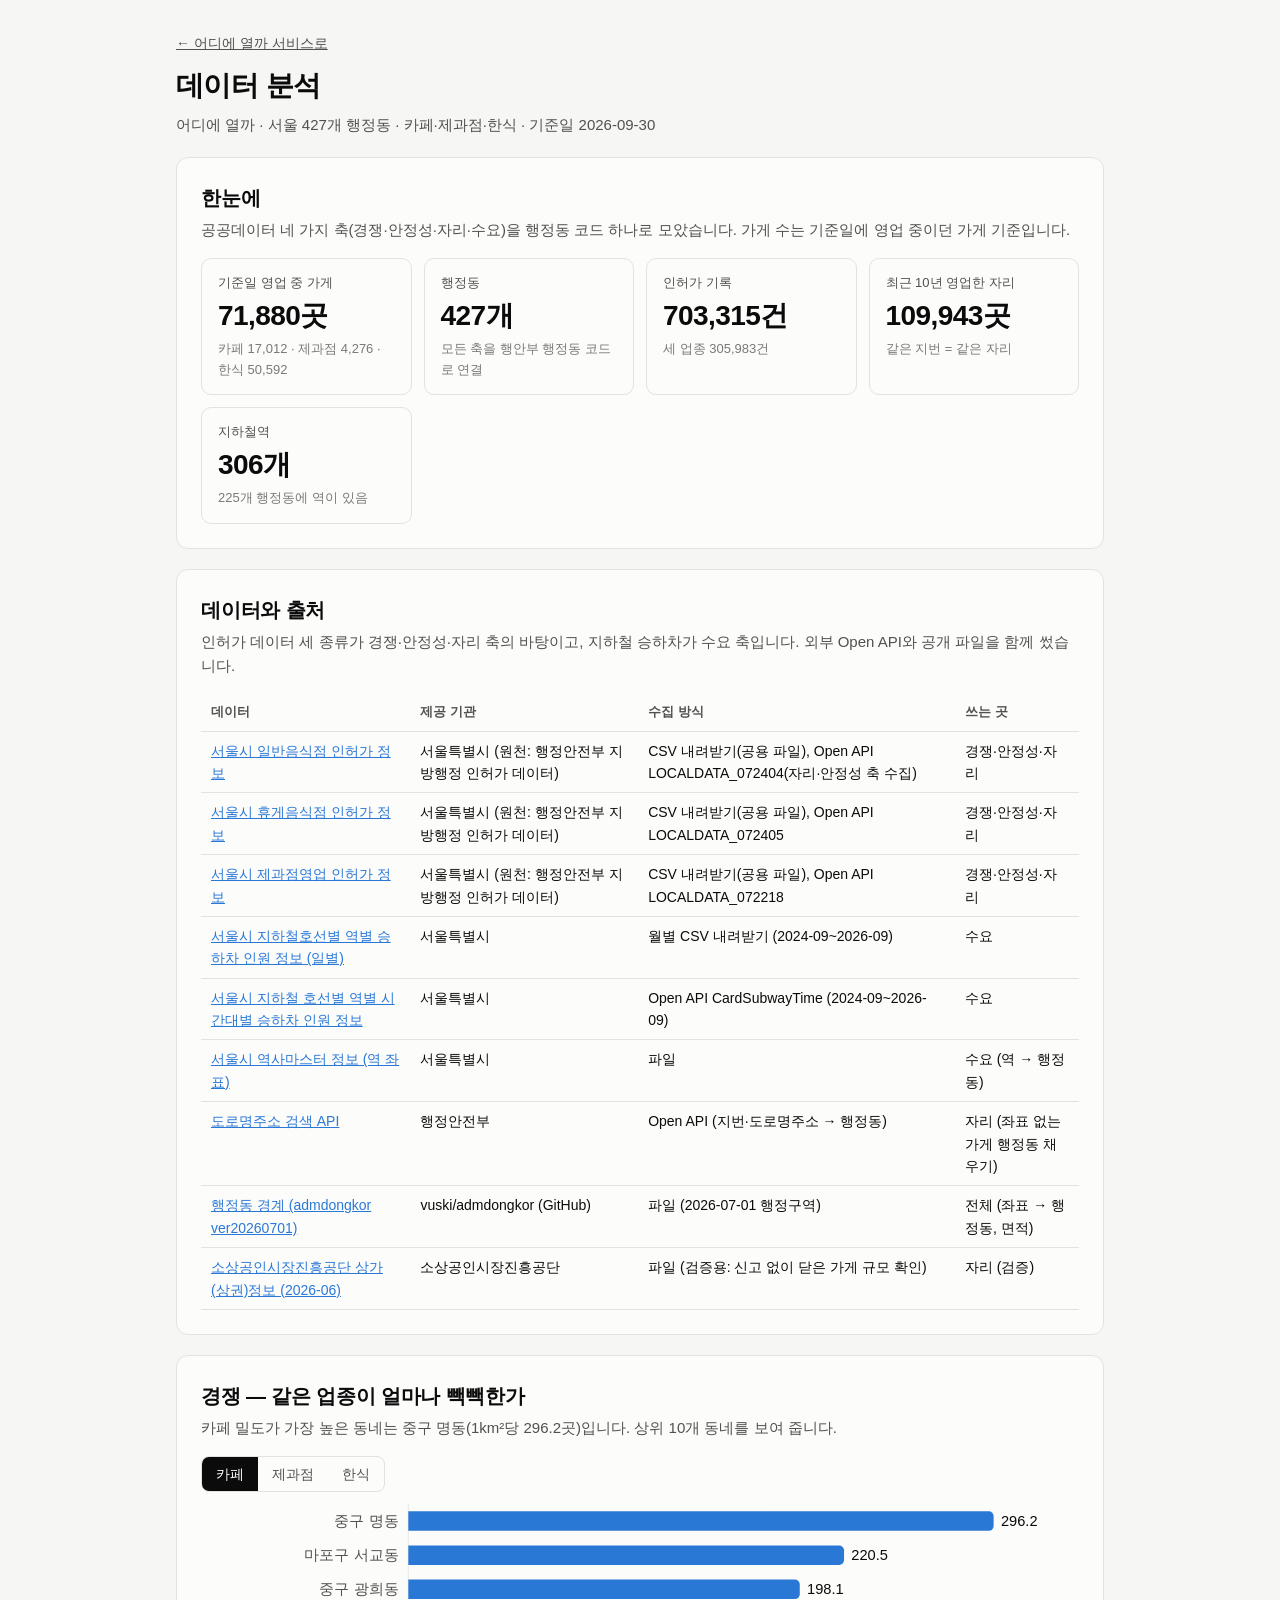
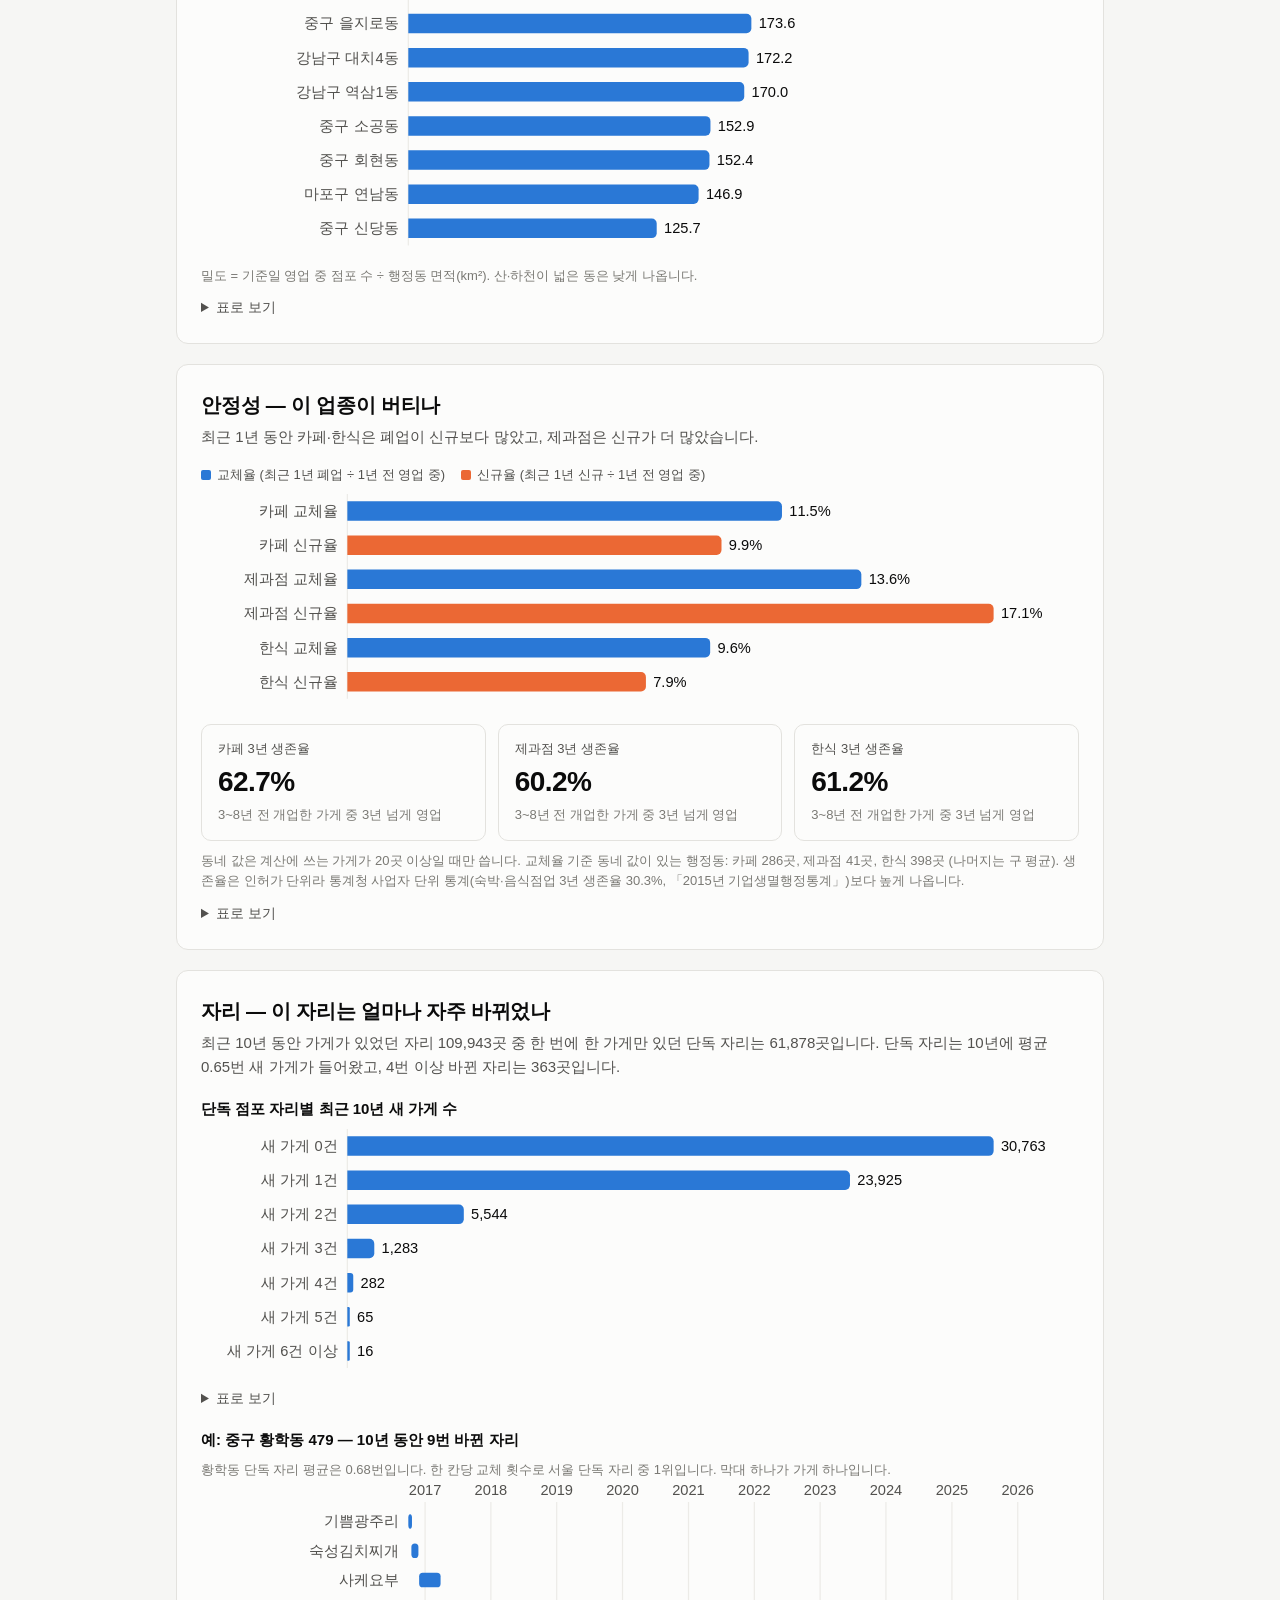
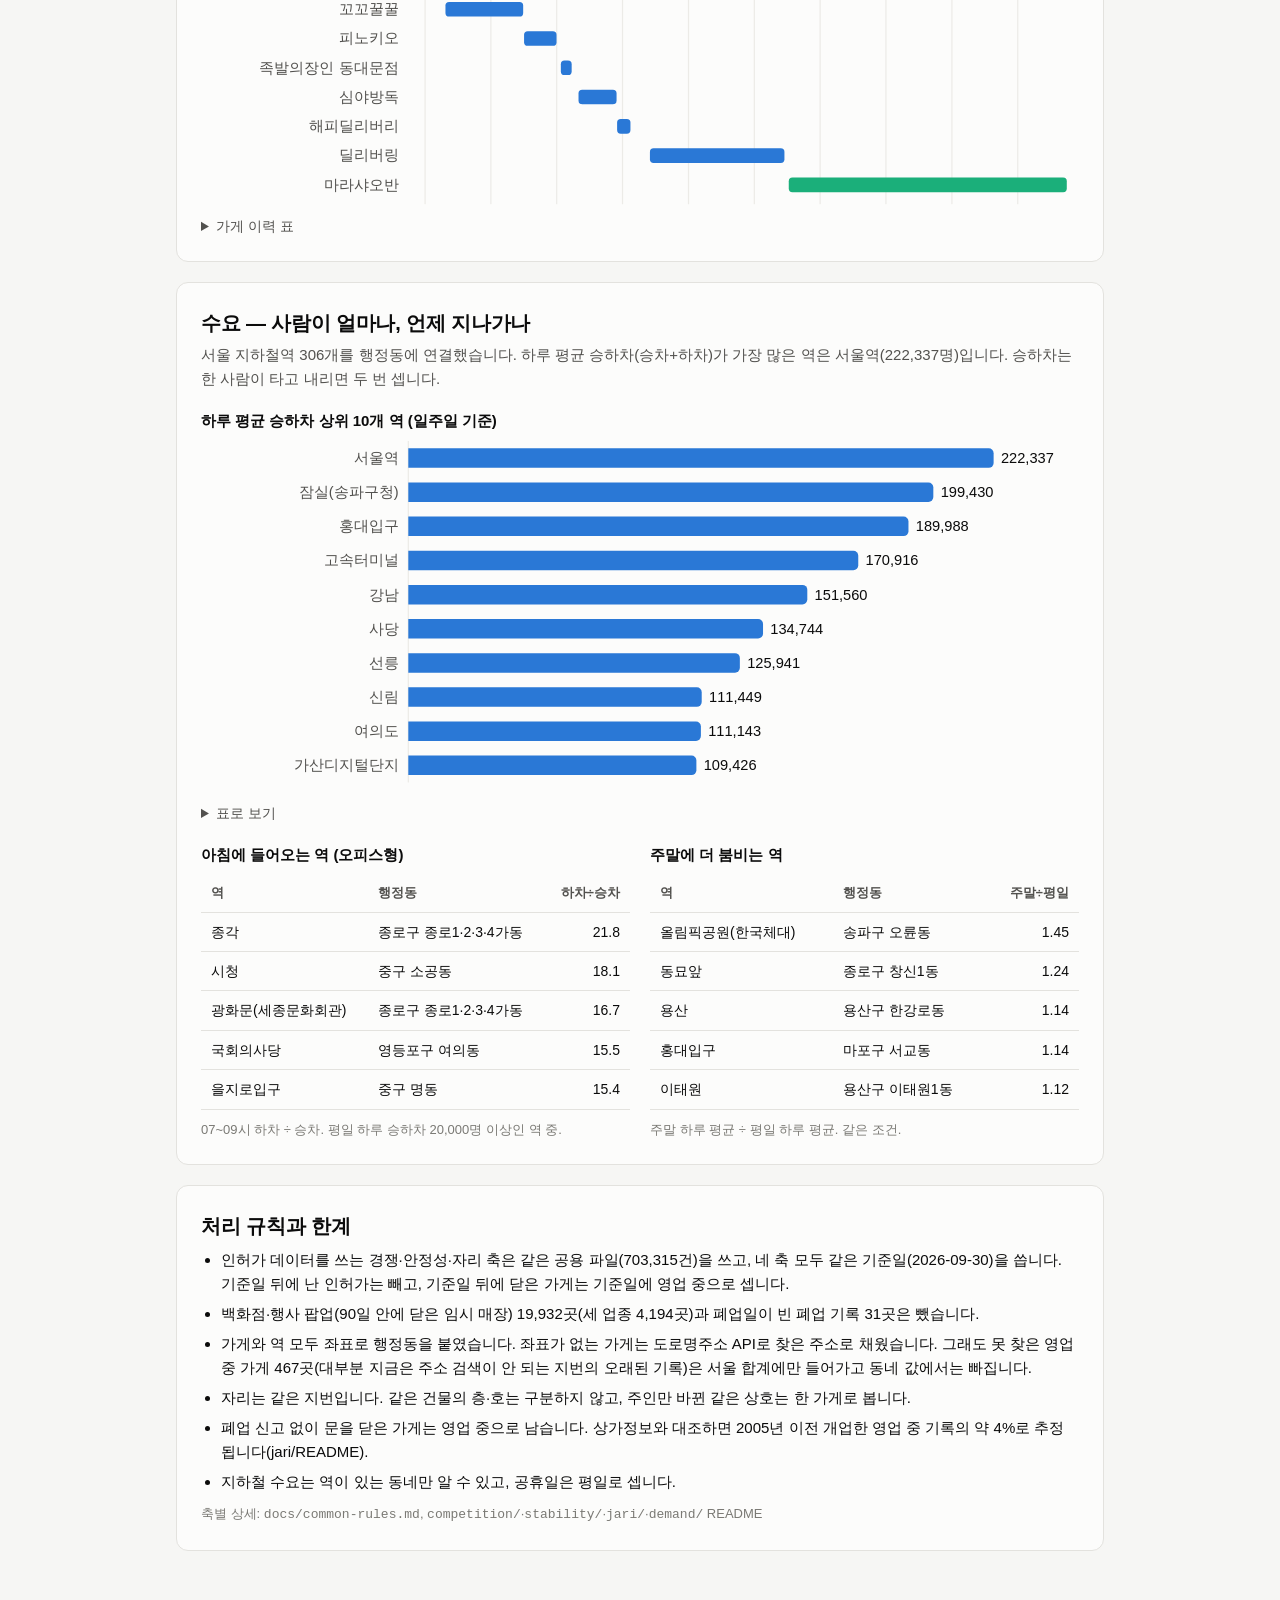
==== commit 284ed67f: "분석 페이지: 행정동을 못 찾은 영업 중 가게 수(467곳)를 규칙과 한계에 표시 Co-Authored-By: Claude Opus 5.5 <noreply@anthropic.com" ====
--- a/frontend-html/analysis/index.html
+++ b/frontend-html/analysis/index.html
@@ -61,7 +61,7 @@
 svg .val { fill: var(--text-primary); font-variant-numeric: tabular-nums; }
 svg .axis { stroke: var(--grid); }
 .tip { position: fixed; pointer-events: none; background: var(--text-primary); color: var(--surface-1); font-size: 13px;
-  padding: 6px 10px; border-radius: 6px; opacity: 0; transition: opacity .1s; z-index: 10; white-space: nowrap; }
+  padding: 6px 10px; border-radius: 6px; opacity: 0; transition: opacity .1s; z-index: 10; max-width: min(280px, calc(100vw - 16px)); }
 details { margin-top: 10px; font-size: 14px; }
 summary { cursor: pointer; color: var(--text-secondary); }
 .two { display: grid; grid-template-columns: repeat(auto-fit, minmax(280px, 1fr)); gap: 20px; }
@@ -153,10 +153,20 @@
 
 // 툴팁
 const tip = $("tip");
+// 말풍선: 마우스는 올리면, 터치는 누르면 보임. 화면 밖으로 나가지 않게 위치를 맞춤
+function showTip(e, html) {
+  tip.innerHTML = html; tip.style.opacity = 1;
+  const x = Math.min(e.clientX + 12, innerWidth - tip.offsetWidth - 8);
+  const y = e.clientY + 12 + tip.offsetHeight > innerHeight ? e.clientY - tip.offsetHeight - 12 : e.clientY + 12;
+  tip.style.left = Math.max(8, x) + "px"; tip.style.top = Math.max(8, y) + "px";
+}
 function hover(node, html) {
-  node.addEventListener("pointermove", e => { tip.innerHTML = html; tip.style.opacity = 1; tip.style.left = (e.clientX + 12) + "px"; tip.style.top = (e.clientY + 12) + "px"; });
-  node.addEventListener("pointerleave", () => { tip.style.opacity = 0; });
-}
+  node.addEventListener("pointermove", e => { if (e.pointerType === "mouse") showTip(e, html); });
+  node.addEventListener("pointerleave", e => { if (e.pointerType === "mouse") tip.style.opacity = 0; });
+  node.addEventListener("click", e => { e.stopPropagation(); showTip(e, html); });
+}
+document.addEventListener("click", () => { tip.style.opacity = 0; });
+addEventListener("scroll", () => { tip.style.opacity = 0; }, { passive: true });
 function table(id, head, rows, numCols = []) {
   $(id).innerHTML = "<thead><tr>" + head.map((h, i) => `<th${numCols.includes(i) ? ' class="num"' : ""}>${h}</th>`).join("") + "</tr></thead><tbody>" +
     rows.map(r => "<tr>" + r.map((c, i) => `<td${numCols.includes(i) ? ' class="num"' : ""}>${c}</td>`).join("") + "</tr>").join("") + "</tbody>";
@@ -296,7 +306,7 @@
 $("rules-list").innerHTML = [
   `인허가 데이터를 쓰는 경쟁·안정성·자리 축은 같은 공용 파일(${fmt(O.permits_total)}건)을 쓰고, 네 축 모두 같은 기준일(${O.base_date})을 씁니다. 기준일 뒤에 난 인허가는 빼고, 기준일 뒤에 닫은 가게는 기준일에 영업 중으로 셉니다.`,
   `백화점·행사 팝업(90일 안에 닫은 임시 매장) ${fmt(O.popups_removed)}곳(세 업종 ${fmt(O.popups_removed_in_categories)}곳)과 폐업일이 빈 폐업 기록 ${fmt(O.close_date_missing)}곳은 뺐습니다.`,
-  "가게와 역 모두 좌표로 행정동을 붙였습니다. 좌표가 없는 가게는 도로명주소 API로 찾은 주소로 채웠습니다.",
+  `가게와 역 모두 좌표로 행정동을 붙였습니다. 좌표가 없는 가게는 도로명주소 API로 찾은 주소로 채웠습니다. 그래도 못 찾은 영업 중 가게 ${fmt(O.open_no_dong)}곳(대부분 지금은 주소 검색이 안 되는 지번의 오래된 기록)은 서울 합계에만 들어가고 동네 값에서는 빠집니다.`,
   "자리는 같은 지번입니다. 같은 건물의 층·호는 구분하지 않고, 주인만 바뀐 같은 상호는 한 가게로 봅니다.",
   "폐업 신고 없이 문을 닫은 가게는 영업 중으로 남습니다. 상가정보와 대조하면 2005년 이전 개업한 영업 중 기록의 약 4%로 추정됩니다(jari/README).",
   "지하철 수요는 역이 있는 동네만 알 수 있고, 공휴일은 평일로 셉니다.",
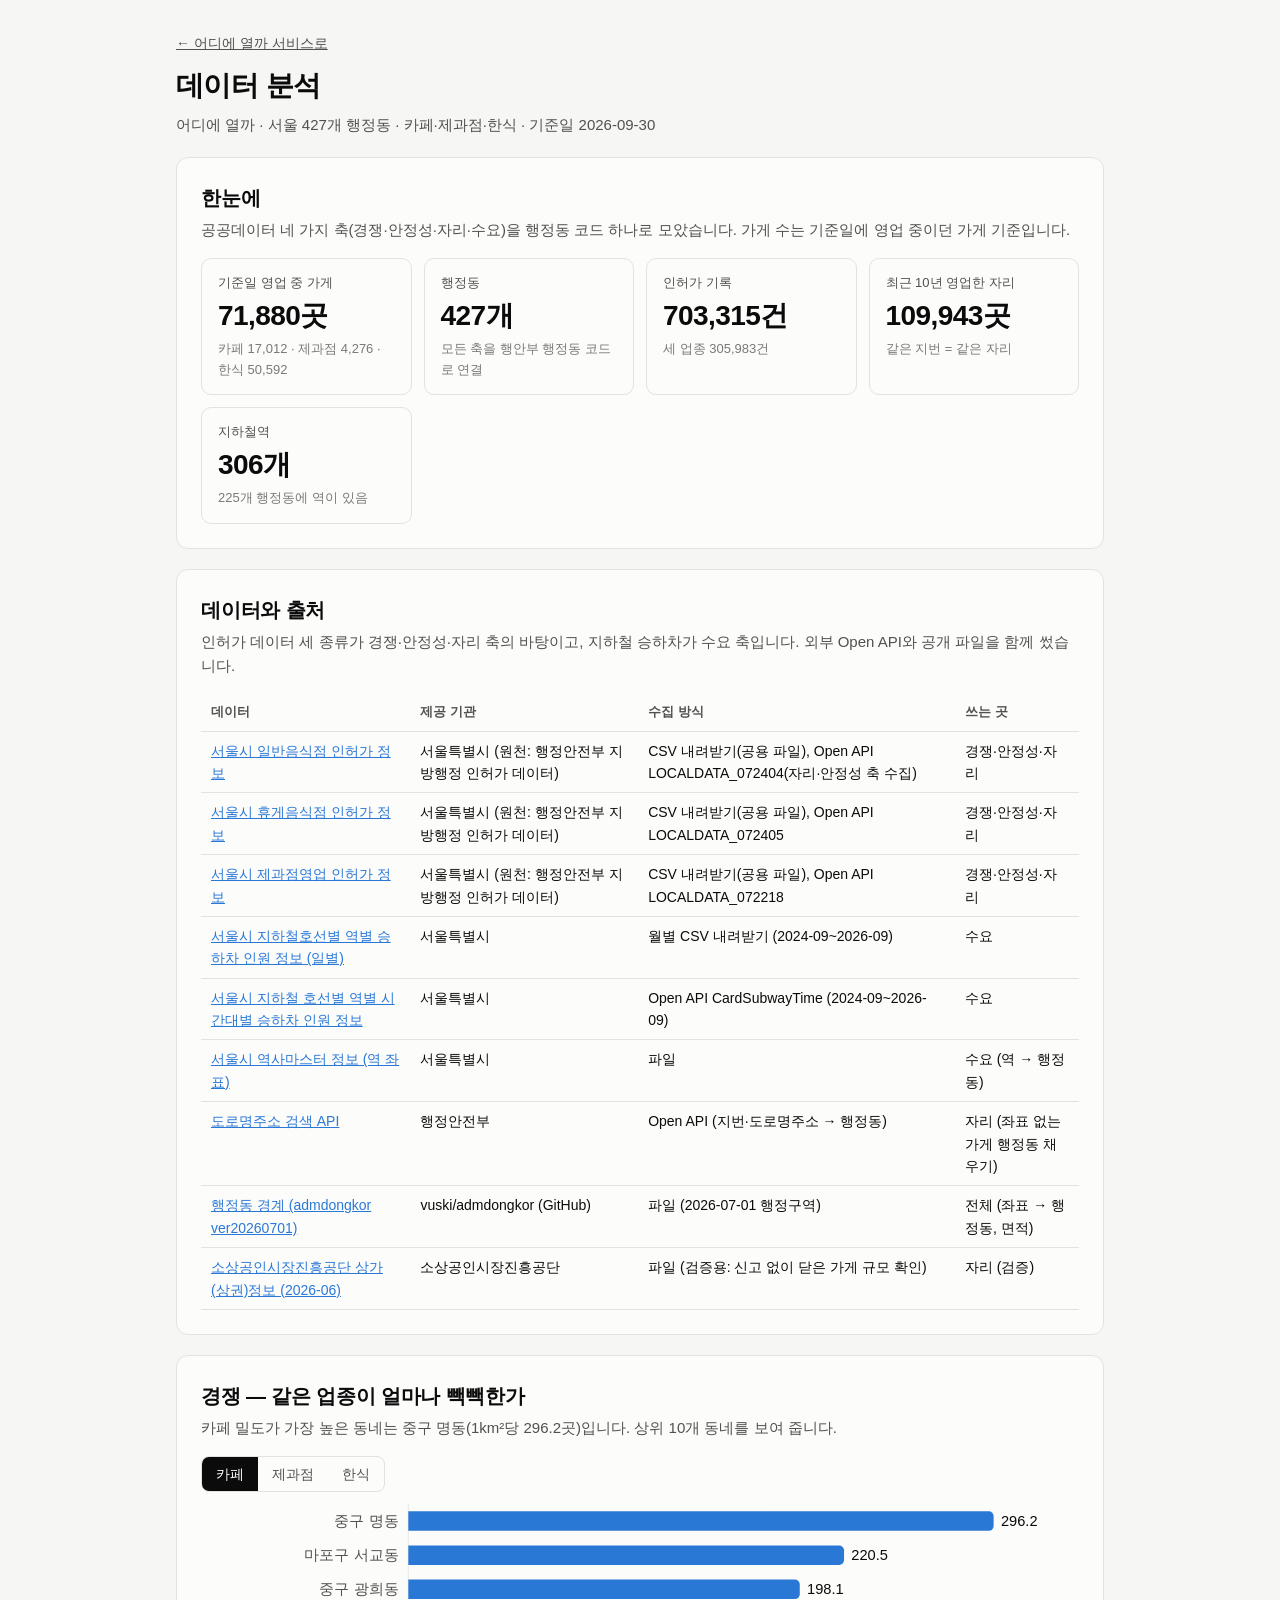
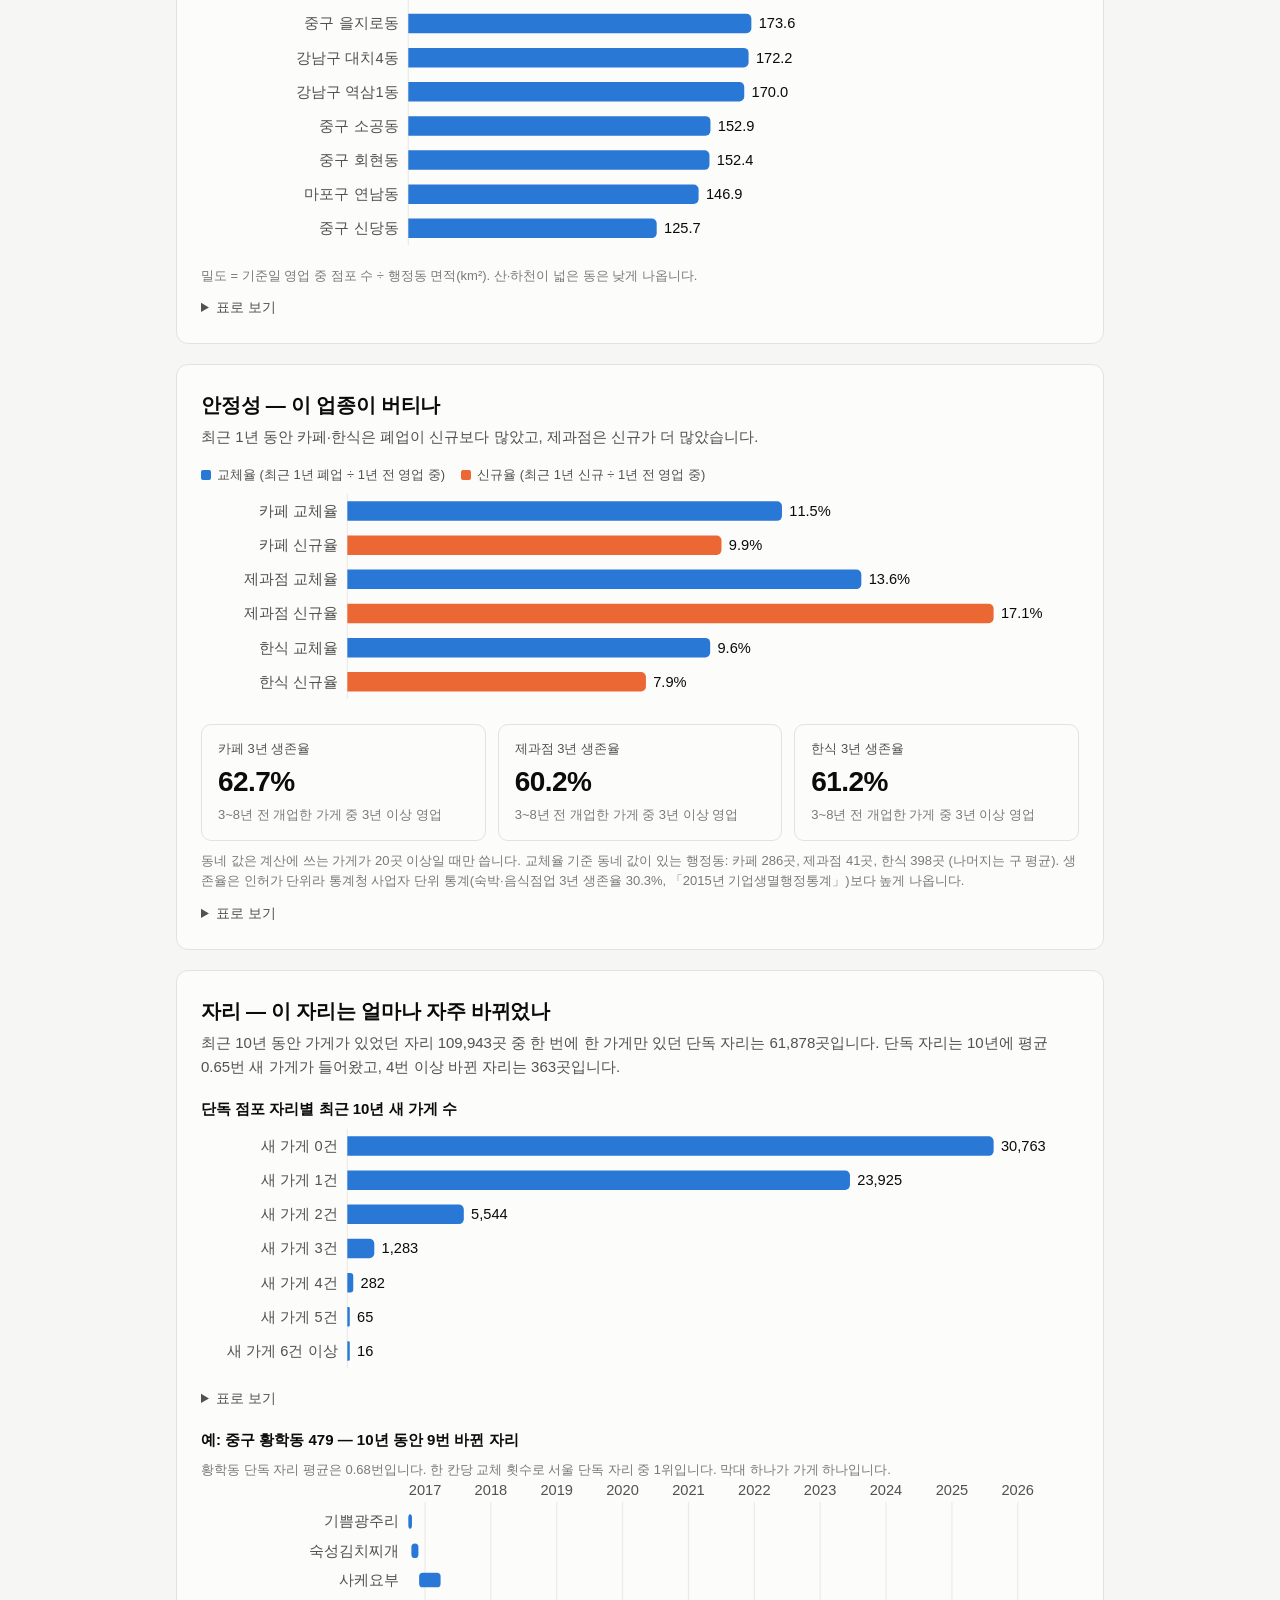
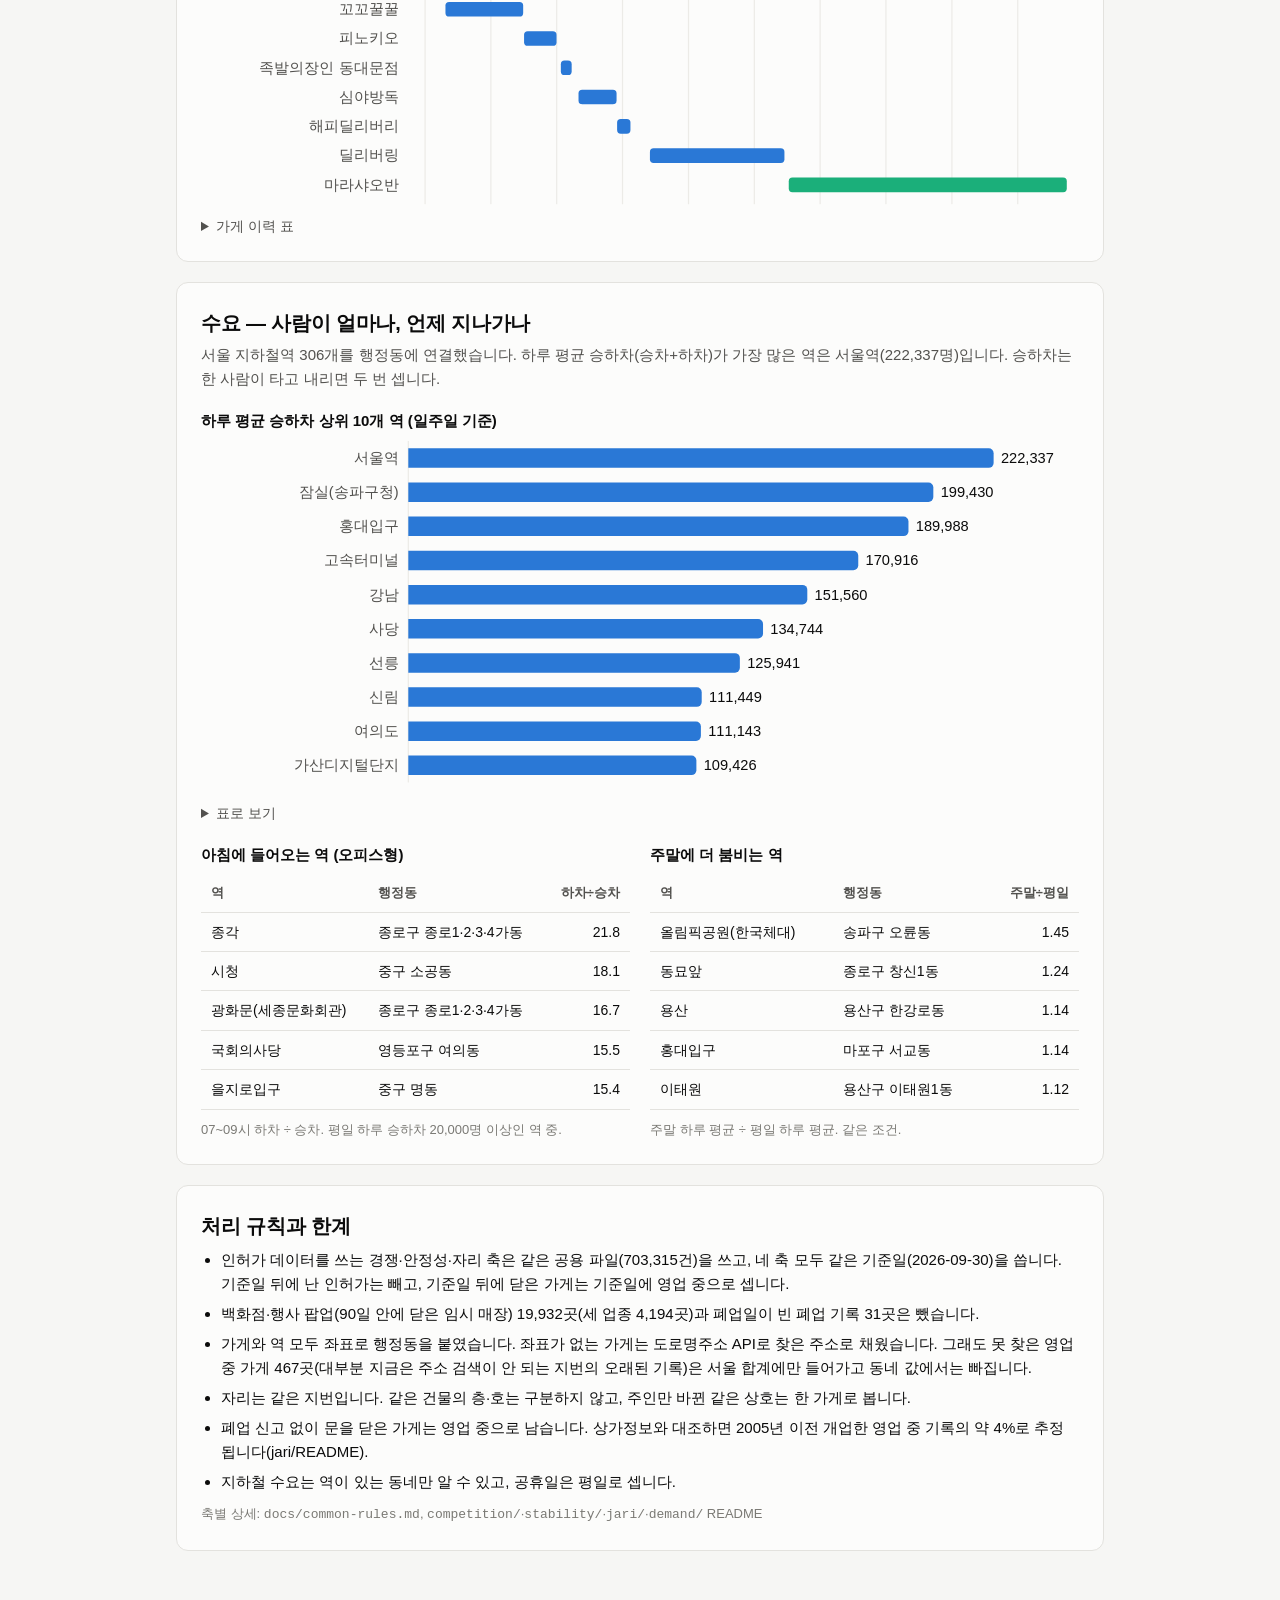
==== commit 4de33ac4: "정합성 정리: 지금 상태와 다른 문서·화면·Swagger 설명 맞추기 - 루트 README: 빼기로 한 반경 지표·생활인구 정리, 데이터 표를 실제 출처로, 데이터 모델은 db-t" ====
--- a/frontend-html/analysis/index.html
+++ b/frontend-html/analysis/index.html
@@ -247,7 +247,7 @@
   });
   hbar($("stab-chart"), rows, { labelW: 120 });
 })();
-$("stab-tiles").innerHTML = S.map(s => `<div class="tile"><div class="k">${s.category} 3년 생존율</div><div class="v">${s.survival_3y}%</div><div class="s">3~8년 전 개업한 가게 중 3년 넘게 영업</div></div>`).join("");
+$("stab-tiles").innerHTML = S.map(s => `<div class="tile"><div class="k">${s.category} 3년 생존율</div><div class="v">${s.survival_3y}%</div><div class="s">3~8년 전 개업한 가게 중 3년 이상 영업</div></div>`).join("");
 const share = D.stability_dong_share;
 $("stab-note").textContent = `동네 값은 계산에 쓰는 가게가 20곳 이상일 때만 씁니다. 교체율 기준 동네 값이 있는 행정동: ` +
   CATS.map(k => `${k} ${share[k].turnover_dong}곳`).join(", ") + ` (나머지는 구 평균). 생존율은 인허가 단위라 통계청 사업자 단위 통계(숙박·음식점업 3년 생존율 30.3%, 「2015년 기업생멸행정통계」)보다 높게 나옵니다.`;
